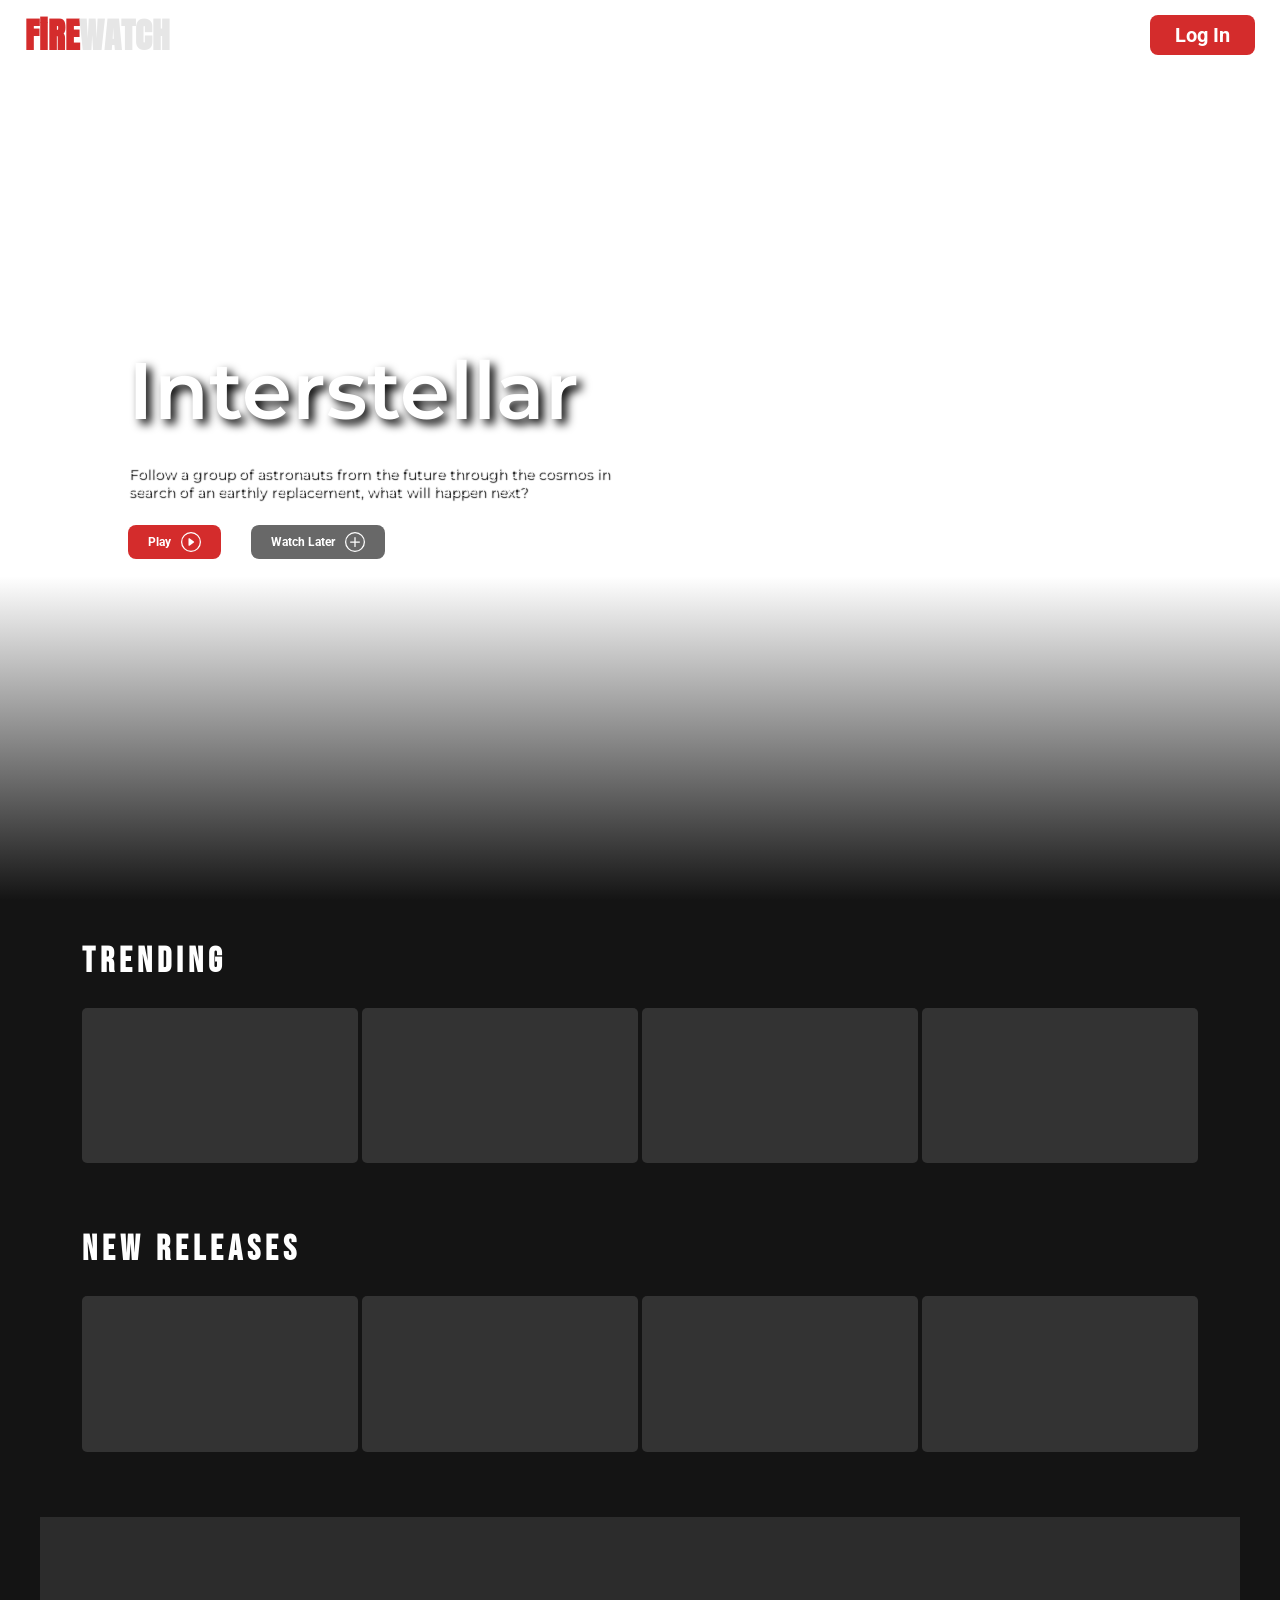
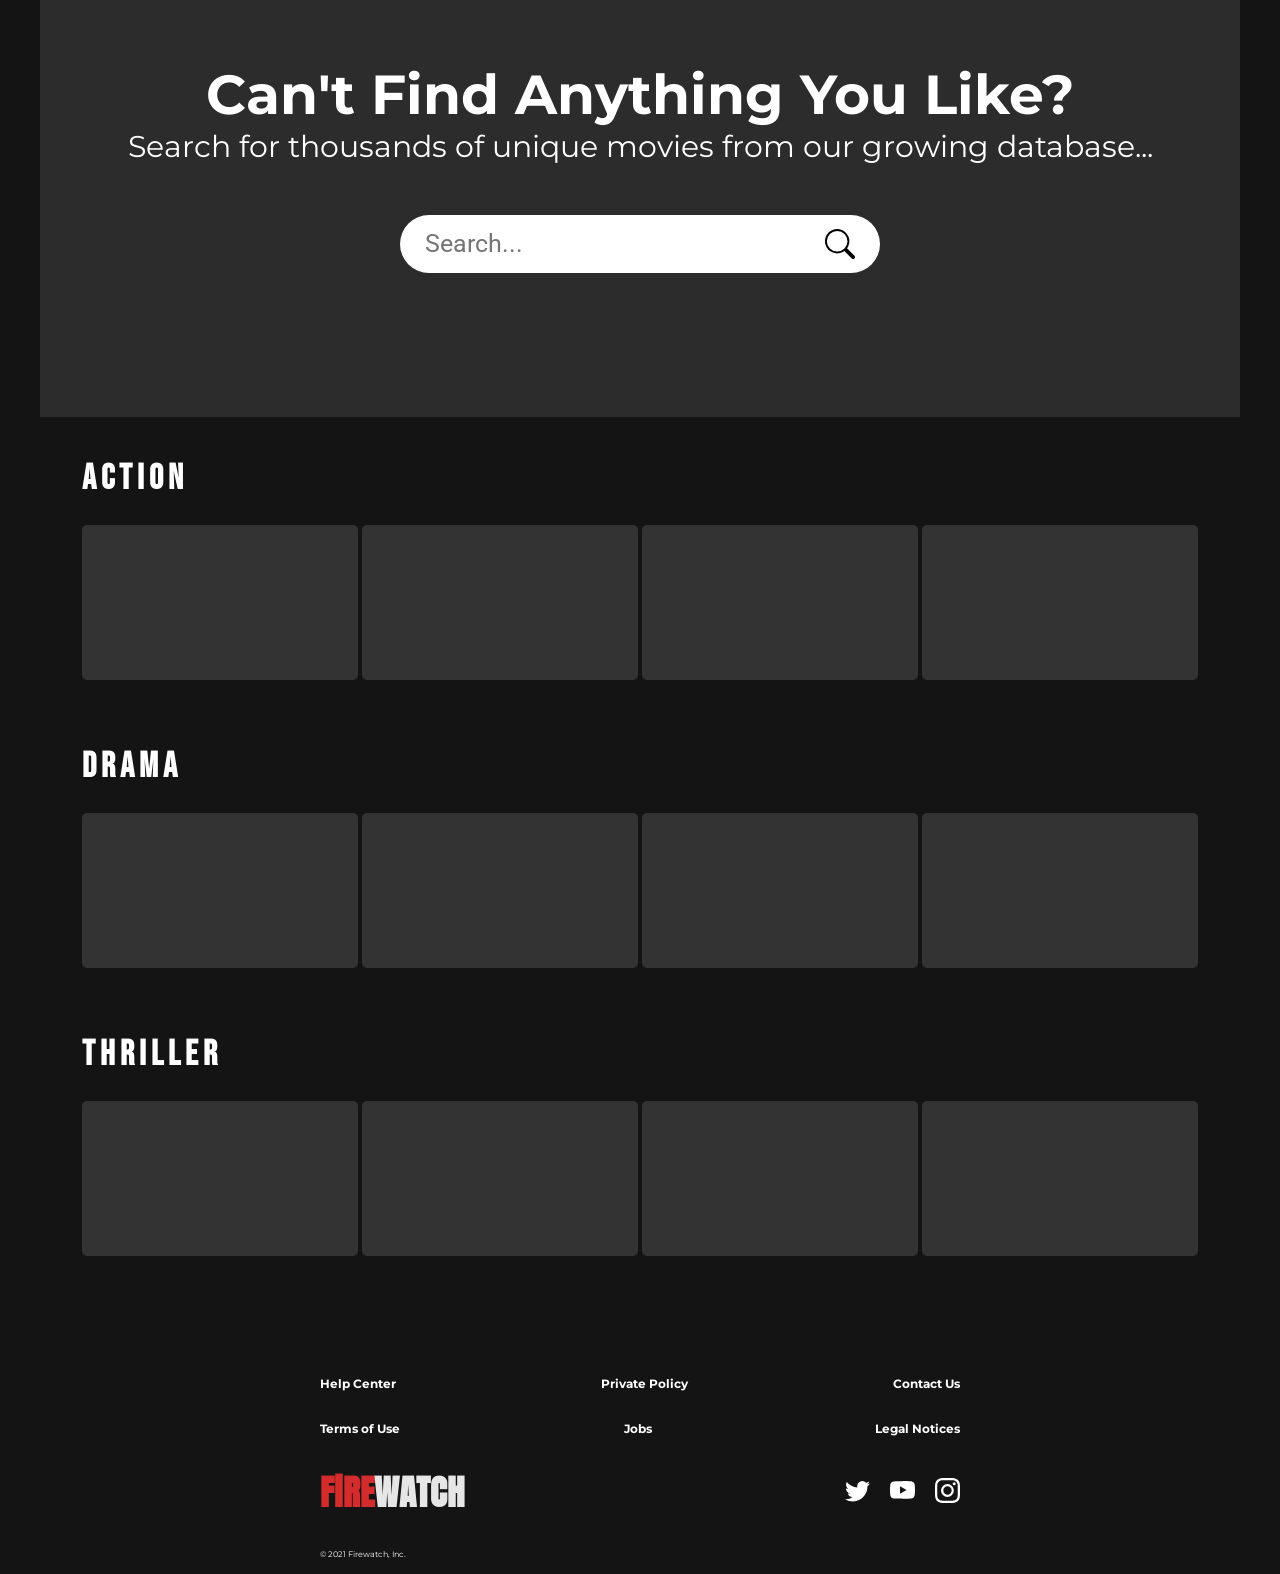
==== index.html @ 5e1d97f0 "Add files via upload" ====
<!DOCTYPE html>
<html lang="en">

  <head>
    <meta charset="UTF-8">
    <title>Streaming Service</title>
    <link rel="stylesheet" href="./style.css">

  </head>
    
  <body>
  <html>

<head>
    <title>Streaming Service</title>
</head>

<body onload="AddCarouselButtons(); CheckSizeAttributes(); AddCards(); MakeJumbotron(); CheckCards(); ResizeHeader();" onscroll="ScrollFunction();" onresize="CheckSizeAttributes(); CheckCards(); MakeJumbotron(); ResizeHeader();">
    <div class="content">
        <div class="header">
            <div class="brand">
                <h1 class="red">FiRE</h1>
                <h1 class="white">WATCH</h1>
            </div>
            <div class="main-nav">
                <a href="/" class="button-container">
                    <h2>HOME</h2>
                </a>
                <a onclick="SmoothScroll('movies');" class="button-container">
                    <h2>MOVIES</h2>
                </a>
                <a onclick="SmoothScroll('trending');" class="button-container">
                    <h2>TRENDING</h2>
                </a>
                <a onclick="SmoothScroll('releases');" class="button-container">
                    <h2>RELEASES</h2>
                </a>
                <a onclick="SmoothScroll('search');" class="button-container">
                    <h2>SEARCH</h2>
                </a>
            </div>
            <div class="right-nav">
                <div class="button-container login">
                    <h2>Log In</h2>
                </div>
            </div>
        </div>
        <div class="top">
            <div class="image-container">
                <div class="left-side">
                    <h1>Interstellar</h1>
                    <p>Follow a group of astronauts from the future through the cosmos in search of an earthly replacement, what will happen next?</p>
                    <div class="button-section">
                        <div class="watch">
                            <h3>Play</h3>
                            <svg fill="currentColor" viewBox="0 0 16 16">
                                <path d="M8 15A7 7 0 1 1 8 1a7 7 0 0 1 0 14zm0 1A8 8 0 1 0 8 0a8 8 0 0 0 0 16z" />
                                <path d="M6.271 5.055a.5.5 0 0 1 .52.038l3.5 2.5a.5.5 0 0 1 0 .814l-3.5 2.5A.5.5 0 0 1 6 10.5v-5a.5.5 0 0 1 .271-.445z" />
                            </svg>
                        </div>
                        <div class="queue" onclick="ToggleWatchLater('Interstellar');">
                            <h3>Watch Later</h3>
                            <svg fill="currentColor" viewBox="0 0 16 16">
                                <path d="M8 15A7 7 0 1 1 8 1a7 7 0 0 1 0 14zm0 1A8 8 0 1 0 8 0a8 8 0 0 0 0 16z" />
                                <path d="M8 4a.5.5 0 0 1 .5.5v3h3a.5.5 0 0 1 0 1h-3v3a.5.5 0 0 1-1 0v-3h-3a.5.5 0 0 1 0-1h3v-3A.5.5 0 0 1 8 4z" />
                            </svg>
                        </div>
                    </div>
                </div>
            </div>
        </div>
        <div class="mid">
            <div class="content-area" id="trending">
                <h2 class="content-title">TRENDING</h2>
                <div class="card-carousel">

                </div>
            </div>
            <div class="content-area" id="releases">
                <h2 class="content-title">NEW RELEASES</h2>
                <div class="card-carousel">

                </div>
            </div>
            <div class="search-area" id="search">
                <div class="search-area-content">
                    <h2>Can't Find Anything You Like?</h2>
                    <p>Search for thousands of unique movies from our growing database...</p>
                    <div class="input-area">
                        <input type="text" placeholder="Search..." />
                        <svg fill="currentColor" viewBox="0 0 16 16">
                            <path d="M11.742 10.344a6.5 6.5 0 1 0-1.397 1.398h-.001c.03.04.062.078.098.115l3.85 3.85a1 1 0 0 0 1.415-1.414l-3.85-3.85a1.007 1.007 0 0 0-.115-.1zM12 6.5a5.5 5.5 0 1 1-11 0 5.5 5.5 0 0 1 11 0z" />
                        </svg>
                    </div>
                </div>
            </div>
            <div class="content-area" id="movies">
                <h2 class="content-title">ACTION</h2>
                <div class="card-carousel">

                </div>
            </div>
            <div class="content-area">
                <h2 class="content-title">DRAMA</h2>
                <div class="card-carousel">

                </div>
            </div>
            <div class="content-area">
                <h2 class="content-title">THRILLER</h2>
                <div class="card-carousel">

                </div>
            </div>
        </div>
        <div class="bottom">
            <div class="btn-row">
                <h4>Help Center</h4>
                <h4>Private Policy</h4>
                <h4>Contact Us</h4>
            </div>
            <div class="btn-row">
                <h4>Terms of Use</h4>
                <h4>Jobs</h4>
                <h4>Legal Notices</h4>
            </div>
            <div class="btn-row">
                <div class="brand">
                    <h1 class="red">FiRE</h1>
                    <h1 class="white">WATCH</h1>
                </div>
                <div class="socials">
                    <a href=""><svg fill="currentColor" viewBox="0 0 16 16">
                            <path d="M5.026 15c6.038 0 9.341-5.003 9.341-9.334 0-.14 0-.282-.006-.422A6.685 6.685 0 0 0 16 3.542a6.658 6.658 0 0 1-1.889.518 3.301 3.301 0 0 0 1.447-1.817 6.533 6.533 0 0 1-2.087.793A3.286 3.286 0 0 0 7.875 6.03a9.325 9.325 0 0 1-6.767-3.429 3.289 3.289 0 0 0 1.018 4.382A3.323 3.323 0 0 1 .64 6.575v.045a3.288 3.288 0 0 0 2.632 3.218 3.203 3.203 0 0 1-.865.115 3.23 3.23 0 0 1-.614-.057 3.283 3.283 0 0 0 3.067 2.277A6.588 6.588 0 0 1 .78 13.58a6.32 6.32 0 0 1-.78-.045A9.344 9.344 0 0 0 5.026 15z" />
                        </svg></a>
                    <a href="">
                        <svg fill="currentColor" viewBox="0 0 16 16">
                            <path d="M8.051 1.999h.089c.822.003 4.987.033 6.11.335a2.01 2.01 0 0 1 1.415 1.42c.101.38.172.883.22 1.402l.01.104.022.26.008.104c.065.914.073 1.77.074 1.957v.075c-.001.194-.01 1.108-.082 2.06l-.008.105-.009.104c-.05.572-.124 1.14-.235 1.558a2.007 2.007 0 0 1-1.415 1.42c-1.16.312-5.569.334-6.18.335h-.142c-.309 0-1.587-.006-2.927-.052l-.17-.006-.087-.004-.171-.007-.171-.007c-1.11-.049-2.167-.128-2.654-.26a2.007 2.007 0 0 1-1.415-1.419c-.111-.417-.185-.986-.235-1.558L.09 9.82l-.008-.104A31.4 31.4 0 0 1 0 7.68v-.123c.002-.215.01-.958.064-1.778l.007-.103.003-.052.008-.104.022-.26.01-.104c.048-.519.119-1.023.22-1.402a2.007 2.007 0 0 1 1.415-1.42c.487-.13 1.544-.21 2.654-.26l.17-.007.172-.006.086-.003.171-.007A99.788 99.788 0 0 1 7.858 2h.193zM6.4 5.209v4.818l4.157-2.408L6.4 5.209z" />
                        </svg>
                    </a>
                    <a href="">
                        <svg fill="currentColor" viewBox="0 0 16 16">
                            <path d="M8 0C5.829 0 5.556.01 4.703.048 3.85.088 3.269.222 2.76.42a3.917 3.917 0 0 0-1.417.923A3.927 3.927 0 0 0 .42 2.76C.222 3.268.087 3.85.048 4.7.01 5.555 0 5.827 0 8.001c0 2.172.01 2.444.048 3.297.04.852.174 1.433.372 1.942.205.526.478.972.923 1.417.444.445.89.719 1.416.923.51.198 1.09.333 1.942.372C5.555 15.99 5.827 16 8 16s2.444-.01 3.298-.048c.851-.04 1.434-.174 1.943-.372a3.916 3.916 0 0 0 1.416-.923c.445-.445.718-.891.923-1.417.197-.509.332-1.09.372-1.942C15.99 10.445 16 10.173 16 8s-.01-2.445-.048-3.299c-.04-.851-.175-1.433-.372-1.941a3.926 3.926 0 0 0-.923-1.417A3.911 3.911 0 0 0 13.24.42c-.51-.198-1.092-.333-1.943-.372C10.443.01 10.172 0 7.998 0h.003zm-.717 1.442h.718c2.136 0 2.389.007 3.232.046.78.035 1.204.166 1.486.275.373.145.64.319.92.599.28.28.453.546.598.92.11.281.24.705.275 1.485.039.843.047 1.096.047 3.231s-.008 2.389-.047 3.232c-.035.78-.166 1.203-.275 1.485a2.47 2.47 0 0 1-.599.919c-.28.28-.546.453-.92.598-.28.11-.704.24-1.485.276-.843.038-1.096.047-3.232.047s-2.39-.009-3.233-.047c-.78-.036-1.203-.166-1.485-.276a2.478 2.478 0 0 1-.92-.598 2.48 2.48 0 0 1-.6-.92c-.109-.281-.24-.705-.275-1.485-.038-.843-.046-1.096-.046-3.233 0-2.136.008-2.388.046-3.231.036-.78.166-1.204.276-1.486.145-.373.319-.64.599-.92.28-.28.546-.453.92-.598.282-.11.705-.24 1.485-.276.738-.034 1.024-.044 2.515-.045v.002zm4.988 1.328a.96.96 0 1 0 0 1.92.96.96 0 0 0 0-1.92zm-4.27 1.122a4.109 4.109 0 1 0 0 8.217 4.109 4.109 0 0 0 0-8.217zm0 1.441a2.667 2.667 0 1 1 0 5.334 2.667 2.667 0 0 1 0-5.334z" />
                        </svg>
                    </a>
                </div>
            </div>
            <div class="btn-row">
                <p>© 2021 Firewatch, Inc.</p>
            </div>
        </div>
    </div>

    <div class="watch-later-modal">
        <h3>Added <a href="#" class="movie"></a> to your <a href="#" class="playlist">WATCH LATER</a> playlist!</h3>
        <div class="side-buttons">
            <svg fill="currentColor" viewBox="0 0 16 16" onclick="alert('Removed item from the Watch Later playlist'); ToggleWatchLater('', false);">
                <path fill-rule="evenodd" d="M8 3a5 5 0 1 1-4.546 2.914.5.5 0 0 0-.908-.417A6 6 0 1 0 8 2v1z" />
                <path d="M8 4.466V.534a.25.25 0 0 0-.41-.192L5.23 2.308a.25.25 0 0 0 0 .384l2.36 1.966A.25.25 0 0 0 8 4.466z" />
            </svg>
            <svg fill="currentColor" viewBox="0 0 16 16" onclick="ToggleWatchLater('', false);">
                <path d="M4.646 4.646a.5.5 0 0 1 .708 0L8 7.293l2.646-2.647a.5.5 0 0 1 .708.708L8.707 8l2.647 2.646a.5.5 0 0 1-.708.708L8 8.707l-2.646 2.647a.5.5 0 0 1-.708-.708L7.293 8 4.646 5.354a.5.5 0 0 1 0-.708z" />
            </svg>

        </div>
    </div>

</body>

</html>
    <script  src="./script.js"></script>

  </body>
  
</html>
---- style.css ----
@import url("https://fonts.googleapis.com/css2?family=Montserrat:wght@200;400;600&family=Roboto&display=swap");
@import url("https://fonts.googleapis.com/css2?family=Anton&family=Bebas+Neue&display=swap");

:root {
    --blue: rgba(35, 73, 189, 1);
    --blue-selected: rgba(30, 73, 210, 0.8);
    --grey: rgba(104, 104, 104, 1);
    --grey-selected: rgb(162, 159, 159);
    --red: rgba(212, 44, 44, 1);
    --red-selected: rgba(170, 35, 35, 0.9);
    --card-scale: 5;
}

html,
body {
    margin: 0;
    padding: 0;
    width: 100%;
}

h1,
h3,
h2,
h5,
h4,
p {
    margin: 0px;
}

a {
    text-decoration: none;
}

.content {
    margin: 0;
    padding: 0;
    width: 100%;
    height: 100%;
    display: flex;
    flex-direction: column;
    overflow-y: auto;
}

.red {
    color: var(--red);
}

.white {
    color: rgba(230, 230, 230, 1);
}

/* HEADER */
.header {
    width: 100%;
    position: fixed;
    height: 70px;
    background-color: transparent;
    display: flex;
    align-items: center;
    z-index: 10;
    transition: background-color 0.3s;
}

.header-change {
    flex-direction: column;
    justify-content: center;
}

.header-top {
    display: flex;
    align-items: center;
    width: 100%;
}

.header-bottom {
    display: flex;
    align-items: center;
    flex-direction: column;
    width: 100%;
}

.header-bottom .main-nav {
    flex-direction: column;
    margin-left: 0px;
    margin-bottom: 20px;
}

.header-bottom .main-nav h3 {
    margin-bottom: 10px;
}

.header-bottom .right-nav {
    margin: 0 auto !important;
}

.header:hover {
    background-color: rgba(51, 51, 51, 1);
    box-shadow: 0px 2px 10px black;
    transition: background-color 0.3s;
}

.header-active {
    background-color: rgba(51, 51, 51, 1);
    box-shadow: 0px 2px 10px black;
    transition: background-color 0.3s;
}

.header .brand {
    margin-left: 25px;
    display: flex;
}

.header .brand h1 {
    font-family: "Anton", sans-serif;
    font-size: 35px;
}

.main-nav {
    height: 100%;
    display: flex;
    align-items: center;
    margin-left: 50px;
}

.main-nav .button-container {
    height: calc(100% - 10px);
    margin-top: 5px;
    padding: 0px 15px;
    display: flex;
    align-items: center;
    justify-content: center;
    border-bottom: 5px solid transparent;
    border-bottom-color: transparent;
    transition: border-bottom-color 0.3s;
}

.main-nav .button-container:hover {
    cursor: pointer;
    border-bottom-color: var(--red);
    transition: border-bottom-color 0.3s;
}

.main-nav .button-container h2 {
    font-family: "Roboto", sans-serif;
    font-size: 26px;
    color: white;
}

.header .right-nav {
    margin-left: auto;
    display: flex;
    align-items: center;
    margin-right: 25px;
}

.right-nav .button-container {
    display: flex;
    justify-content: center;
    align-items: center;
    padding: 8px 25px;
    border-radius: 8px;
}

.login {
    background-color: var(--red);
}

.login:hover {
    background-color: var(--red-selected);
    cursor: pointer;
}

.right-nav .button-container h2 {
    font-family: "Roboto", sans-serif;
    font-size: 20px;
    color: white;
}

.hamburger {
    margin-left: auto;
    margin-right: 25px;
}

.hamburger:hover svg {
    cursor: pointer;
    background-color: rgba(255, 255, 255, 0.8);
}

.hamburger svg {
    width: 30px;
    height: 30px;
    min-width: 30px;
    padding: 8px;
    border-radius: 12px;
    background-color: white;
    color: black;
}
/* END HEADER */

/* TOP SECTION */
.top {
    width: 100%;
    min-height: 250px;
    display: flex;
    align-items: center;
    background-image: url("//external-content.duckduckgo.com/iu/?u=https%3A%2F%2Fhdwallpaperim.com%2Fwp-content%2Fuploads%2F2017%2F08%2F24%2F107270-Interstellar_movie.jpg&f=1&nofb=1");
    background-repeat: no-repeat;
    background-size: cover;
}

.top .image-container {
    width: 100%;
    height: 100%;
    display: flex;
    align-items: center;
    background: rgb(20, 20, 20);
    background: linear-gradient(
        0deg,
        rgba(20, 20, 20, 1) 0%,
        rgba(255, 255, 255, 0) 36%
    );
}

@-webkit-keyframes fadeIn {
    0% {
        opacity: 0;
    }
    100% {
        opacity: 1;
    }
}

@keyframes fadeIn {
    0% {
        opacity: 0;
    }
    100% {
        opacity: 1;
    }
}

@-webkit-keyframes fadeOut {
    0% {
        opacity: 1;
    }
    100% {
        opacity: 0;
    }
}

@keyframes fadeOut {
    0% {
        opacity: 1;
    }
    100% {
        opacity: 0;
    }
}

.fadeIn {
    -webkit-animation-name: fadeIn;
    animation-name: fadeIn;
}

.fadeOut {
    -webkit-animation-name: fadeOut;
    animation-name: fadeOut;
}

.top .left-side {
    width: 40%;
    height: 80%;
    padding-left: 10%;
    display: flex;
    flex-direction: column;
    justify-content: center;
}

.top h1 {
    margin: 0px;
    font-family: "Montserrat", sans-serif;
    font-weight: 600;
    font-size: 95px;
    color: white;
    text-shadow: 5px 5px 10px black;
}

.top p {
    margin: 0px;
    font-family: "Montserrat", sans-serif;
    font-weight: 400;
    font-size: 20px;
    color: white;
    text-shadow: 2px 2px 1px black;
    padding: 25px 0px;
}

.top h3 {
    display: flex;
    align-items: center;
}

.button-section {
    width: 100%;
    display: flex;
    font-family: "Roboto", sans-serif;
}

.button-section svg {
    width: 25px;
    height: 25px;
    min-width: 25px;
    padding-left: 10px;
}

.top .watch,
.top .queue {
    padding: 10px 25px;
    border-radius: 8px;
}

.watch {
    color: white;
    display: flex;
    background-color: var(--red);
}

.queue {
    color: white;
    display: flex;
    background-color: var(--grey);
    margin-left: 30px;
}

.watch:hover {
    background-color: var(--red-selected);
    cursor: pointer;
}

.queue:hover {
    background-color: var(--grey-selected);
    cursor: pointer;
}
/* END TOP SECTION*/

/* MID SECTION */
.mid {
    display: flex;
    flex-direction: column;
    background-color: #141414;
    padding: 40px;
}

.mid .content-area {
    width: 100%;
    display: flex;
    flex-direction: column;
    margin-bottom: 40px;
}

.content-area .content-title {
    font-family: "Bebas Neue", cursive;
    color: white;
    font-size: 35px;
    letter-spacing: 5px;
    padding-left: 40px;
}

.card-carousel {
    width: 100%;
    margin: 25px 0px;
    display: flex;
}

.card-carousel:hover svg {
    color: white;
    transition: color 0.3s;
}

.carousel-btn {
    display: flex;
    align-items: center;
    justify-content: center;
    color: white;
}

.carousel-btn svg {
    width: 40px;
    height: 40px;
    color: transparent;
    transition: color 0.3s;
}

.carousel-btn svg:hover {
    color: lightgrey;
    cursor: pointer;
}

.card {
    background-size: cover;
    transform: scale(1);
    transition: transform 0.2s;
    border-radius: 5px;
}

.card h4 {
    font-family: "Roboto", sans-serif;
    font-size: 20px;
    color: white;
    text-shadow: 1px 1px 3px black;
}

.card p {
    font-family: "Roboto", sans-serif;
    font-size: 14px;
    color: white;
    text-shadow: 1px 1px 1px black;
    text-overflow: ellipsis;
}

.card h3 {
    font-family: "Roboto", sans-serif;
    font-size: 14px;
    color: white;
}

.card svg {
    width: 25px;
    height: 25px;
    min-width: 25px;
}

.card:hover {
    transform: scale(1.3);
    transition: transform 0.5s;
    z-index: 1;
}

.movie-desc {
    position: fixed;
    left: 0;
    top: 0;
    width: 100%;
    height: calc(100% - 100px);
    background-color: rgba(0, 0, 0, 0.5);
    display: flex;
    vertical-align: center;
    justify-content: center;
    z-index: 10;

    padding: 50px 0px;
}

.modal-content {
    width: 100%;
    max-width: 1000px;
    height: auto;
    display: flex;
    flex-direction: column;
    background-color: rgba(51, 51, 51, 1);
}

.desc-image {
    width: 100%;
    background-repeat: no-repeat;
    background-size: cover;
}

.desc-image div {
    width: 100%;
    height: 100%;
    background: rgb(51, 51, 51);
    background: linear-gradient(
        0deg,
        rgba(51, 51, 51, 1) 0%,
        rgba(255, 255, 255, 0) 36%
    );
}

.close-btn {
    background-color: #333;
    border-radius: 50px;
    position: relative;
    z-index: 11;
}

.close-btn svg {
    position: absolute;
    top: 0px;
    right: 0px;
    margin-top: 15px;
    margin-right: 15px;
    width: 30px;
    min-width: 30px;
    height: 30px;
    min-height: 30px;
    padding: 8px;
    border-radius: 50px;
    background-color: #333;
    color: white;
    cursor: pointer;
}

.close-btn svg:hover {
    transform: scale(1.15);
}

.desc-top {
    display: flex;
    flex-direction: column;
    width: calc(100% - 50px);
    padding: 0px 25px;
    margin-top: 25px;
}

.desc-top h1 {
    font-family: "Bebas Neue", cursive;
    font-size: 50px;
    color: white;
    border-bottom: 5px solid var(--red);
}

.desc-top .button-selection {
    display: flex;
    width: 100%;
    margin-top: 15px;
}

.desc-top .button-selection div {
    padding: 10px 25px;
}

.desc-top h3 {
    font-family: "Roboto", sans-serif;
}

.desc-top svg {
    width: 25px;
    height: 25px;
    margin-left: 15px;
}

.desc-mid {
    width: calc(100% - 50px);
    margin-top: 50px;
    padding: 0px 25px;
}

.desc-mid p {
    font-size: 30px;
    font-family: "Roboto", sans-serif;
    color: white;
}

.desc-bottom {
    width: 100%;
    display: flex;
    flex-direction: column;
    width: calc(100% - 50px);
    margin-top: 50px;
    padding: 0px 25px;
}

.desc-bottom .cast {
    width: 100%;
    display: flex;
}

.cast-card {
    height: auto;
    background-size: cover;
    background-repeat: no-repeat;
}

.overlay {
    height: 100%;
    width: calc(100% - 30px);
    display: flex;
    flex-direction: column;
    position: relative;
    justify-content: end;
    padding: 0px 15px;
    text-overflow: ellipsis;
    display: none;
    border-radius: 5px;
}

.overlay .button-container {
    width: 100%;
    display: flex;
    margin-bottom: 15px;
    margin-top: 15px;
}

.overlay .button-container svg {
    width: 15px;
    height: 15px;
    min-width: 15px;
    padding: 2px;
}

.card .queue,
.card .star {
    margin-left: 8px;
    padding: 7px;
    border-radius: 50px;
    background-color: #333;
    color: white;
    border: 2px solid #878585;
}

.card .watch {
    padding: 7px;
    border-radius: 50px;
    border: 2px solid var(--red);
}

.card .queue:hover,
.card .star:hover {
    background-color: #616161;
}

.card:hover .overlay {
    display: flex;
    background-image: linear-gradient(
        to right,
        rgba(51, 51, 51, 0.95),
        rgba(255, 255, 255, 0.01)
    );
}

.overlay p {
    color: #bdbdbd;
}

.mid .search-area {
    width: 100%;
    display: flex;
    flex-direction: column;
    margin-bottom: 40px;
    height: 500px;
    background-image: url("//external-content.duckduckgo.com/iu/?u=https%3A%2F%2Fi0.wp.com%2Fwww.trenovision.com%2Fwp-content%2Fuploads%2F2019%2F10%2F553ada2b9135a3ccdfaaaf31346403dd.png%3Fresize%3D730%252C418%26ssl%3D1&f=1&nofb=1");
    background-size: cover;
    background-repeat: no-repeat;
}

.search-area .search-area-content {
    width: 100%;
    height: 100%;
    background-color: rgba(51, 51, 51, 0.8);
    display: flex;
    justify-content: center;
    align-items: center;
    flex-direction: column;
}

.search-area h2 {
    font-family: "Montserrat", sans-serif;
    color: white;
    font-size: 55px;
}

.search-area p {
    font-family: "Montserrat", sans-serif;
    color: white;
    font-size: 30px;
}

.search-area input {
    border: none;
    background-color: transparent;
    width: 100%;
    height: 50px;
    padding: 4px 25px;
    font-family: "Roboto", sans-serif;
    font-size: 25px;
}

.search-area svg {
    width: 30px;
    height: 30px;
    min-width: 30px;
    padding: 5px 25px;
    margin-left: auto;
}

.search-area .input-area {
    width: 40%;
    display: flex;
    align-items: center;
    background-color: white;
    border-radius: 50px;
    margin-top: 50px;
}
/* END MID SECTION */
/* FOOTER */
.bottom {
    width: 100%;
    display: flex;
    flex-direction: column;
    min-height: 100px;
    background-color: #141414;
    justify-content: center;
    align-items: center;
}

.bottom .btn-row {
    width: 50%;
    margin: 15px 0px;
    display: flex;
    align-items: center;
    justify-content: space-between;
}

.bottom .btn-row h4 {
    color: white;
    font-family: "Montserrat", sans-serif;
    font-size: 12px;
}

.bottom .btn-row h4:hover {
    text-decoration: underline;
    cursor: pointer;
}

.bottom .brand {
    display: flex;
}

.bottom .brand h1 {
    font-family: "Anton", sans-serif;
    font-size: 35px;
}

.bottom .socials {
    display: flex;
    justify-content: end;
    align-items: center;
}

.socials a svg {
    width: 25px;
    height: 25px;
    max-width: 25px;
    color: white;
    padding-left: 20px;
}

.btn-row p {
    color: white;
    font-family: "Montserrat", sans-serif;
    font-size: 8px;
}
/* END FOOTER */

/* MODAL */

.watch-later-modal {
    position: fixed;
    bottom: 0px;
    left: 0px;
    z-index: 11;
    background-color: #333;
    margin-bottom: 15px;
    margin-left: 15px;
    display: flex;
    padding: 20px;
    border-radius: 9px;
    align-items: center;
    display: none;
    box-shadow: 3px 3px 8px black;
}

.watch-later-modal h3 {
    font-family: "Roboto", sans-serif;
    font-size: 20px;
    color: white;
}

.watch-later-modal .side-buttons {
    display: flex;
    align-items: center;
    justify-content: center;
}

.watch-later-modal .side-buttons svg {
    width: 35px;
    min-width: 35px;
    height: 35px;
    min-height: 35px;
    color: white;
    background-color: rgba(255, 255, 255, 0.1);
    padding: 6px;
    border-radius: 50px;
    margin-left: 20px;
}

.side-buttons svg:hover {
    background-color: #141414;
    transition: background-color 0.3s;
    cursor: pointer;
}

.watch-later-modal h3 .playlist {
    color: var(--red);
}

.watch-later-modal h3 .movie {
    color: var(--red);
}

/* END MODAL */

@media screen and (max-width: 1660px) {
    .top p {
        font-size: 16px;
    }
}

@media screen and (max-width: 1430px) {
    .card h4 {
        font-size: 16px;
    }

    .card p {
        font-size: 11px;
    }

    .overlay {
        width: calc(100% - 20px);
        padding: 0px 10px;
    }

    .overlay .button-container {
        margin-bottom: 10px;
        margin-top: 10px;
    }

    .modal-content {
        max-width: 800px;
    }
}

@media screen and (max-width: 1330px) {
    .top h1 {
        font-size: 80px;
    }

    .top p {
        font-size: 14px;
    }

    .top h3 {
        font-size: 12px;
    }

    .top svg {
        width: 20px;
        height: 20px;
        min-width: 20px;
    }

    .top .watch,
    .top .queue {
        padding: 7px 20px;
    }
}

@media screen and (max-width: 1230px) {
    .main-nav .button-container h2 {
        font-size: 20px;
    }

    .right-nav .button-container h2 {
        font-size: 16px;
    }

    .carousel-btn svg {
        width: 30px;
        height: 30px;
    }

    .card svg {
        width: 20px;
        height: 20px;
        min-width: 20px;
    }

    .content-area .content-title {
        padding-left: 30px;
    }

    .search-area-content h2 {
        font-size: 40px;
    }

    .search-area-content p {
        font-size: 20px;
    }
}

@media screen and (max-width: 1180px) {
    .top .left-side {
        padding-left: 6%;
        width: 45%;
    }

    .search-area-content .input-area {
        width: 50%;
        margin-top: 40px;
    }

    .mid .search-area {
        height: 400px;
    }

    .search-area input {
        font-size: 18px;
    }

    .search-area svg {
        width: 20px;
        height: 20px;
        min-width: 20px;
    }

    .modal-content {
        max-width: 700px;
    }
}

@media screen and (max-width: 1045px) {
    .top h1 {
        font-size: 65px;
    }

    .top p {
        font-size: 12px;
    }

    .content-area .content-title {
        font-size: 28px;
    }

    .mid {
        padding: 30px;
    }

    .search-area-content .input-area input {
        height: 40px;
    }

    .search-area-content h2 {
        font-size: 30px;
    }
    .search-area-content p {
        font-size: 16px;
    }

    .mid .search-area {
        height: 350px;
    }
}

@media screen and (max-width: 950px) {
    .header .brand h1 {
        font-size: 30px;
    }

    .main-nav .button-container h2 {
        font-size: 16px;
    }

    .right-nav .button-container h2 {
        font-size: 12px;
    }

    .main-nav {
        margin-left: 30px;
    }

    .movie-desc {
        padding: 0px;
        height: 100%;
    }

    .modal-content {
        max-width: 100%;
    }
}

@media screen and (max-width: 815px) {
    .header {
        min-height: 70px;
        height: auto;
    }
}

@media screen and (max-width: 737px) {
    .carousel-btn {
        display: none;
    }

    .card {
        display: flex !important;
        overflow-y: visible;
    }

    .card:hover {
        position: relative;
        margin: 0px 30px !important;
    }

    .card-carousel {
        overflow-x: scroll;
        overflow-y: visible;
        align-items: center;
    }

    .card svg {
        width: 10px;
        height: 10px;
        min-width: 10px;
    }

    .search-area .input-area {
        width: 70%;
    }

    .mid .search-area {
        height: 250px;
    }

    .content-area .content-title {
        padding-left: 0px;
    }

    .bottom .btn-row {
        width: 95%;
    }

    .desc-top h3 {
        font-size: 16px;
    }

    .desc-top svg {
        width: 20px;
        height: 20px;
    }

    .desc-mid p {
        font-size: 25px;
    }
}

@media screen and (max-width: 730px) {
    .carousel-btn svg {
        width: 20px;
        height: 20px;
    }

    .card-carousel {
        margin: 10px 0px;
    }
}

@media screen and (max-width: 710px) {
    .card h4 {
        font-size: 13px;
    }

    .card p {
        font-size: 8px;
    }

    .overlay {
        width: calc(100% - 16px);
        padding: 0px 8px;
    }

    .overlay .button-container {
        margin-bottom: 8px;
        margin-top: 8px;
    }

    .card .queue {
        margin-left: 8px;
    }

    .card .queue,
    .card .watch,
    .card .star {
        padding: 4px;
    }

    .search-area-content h2 {
        font-size: 25px;
    }
    .search-area-content p {
        font-size: 12px;
    }
}

@media screen and (max-width: 610px) {
    .card svg {
        width: 8px;
        height: 8px;
        min-width: 8px;
    }

    .top h1 {
        font-size: 50px;
    }

    .top p {
        font-size: 10px;
        padding: 15px 0px;
    }

    .top .left-side {
        width: 80%;
    }

    .mid {
        padding: 20px;
    }
}

@media screen and (max-width: 545px) {
    .card h4 {
        font-size: 10px;
    }

    .card p {
        font-size: 6px;
    }

    .search-area-content h2 {
        text-align: center;
        font-size: 24px;
    }
    .search-area-content p {
        text-align: center;
        width: 90%;
        font-size: 12px;
    }

    .desc-top h3 {
        font-size: 14px;
    }

    .desc-top svg {
        width: 18px;
        height: 18px;
    }

    .desc-mid p {
        font-size: 20px;
    }
}

@media screen and (max-width: 460px) {
    .btn-row {
        flex-direction: column;
    }

    .socials svg {
        padding: 0px 10px;
    }
}
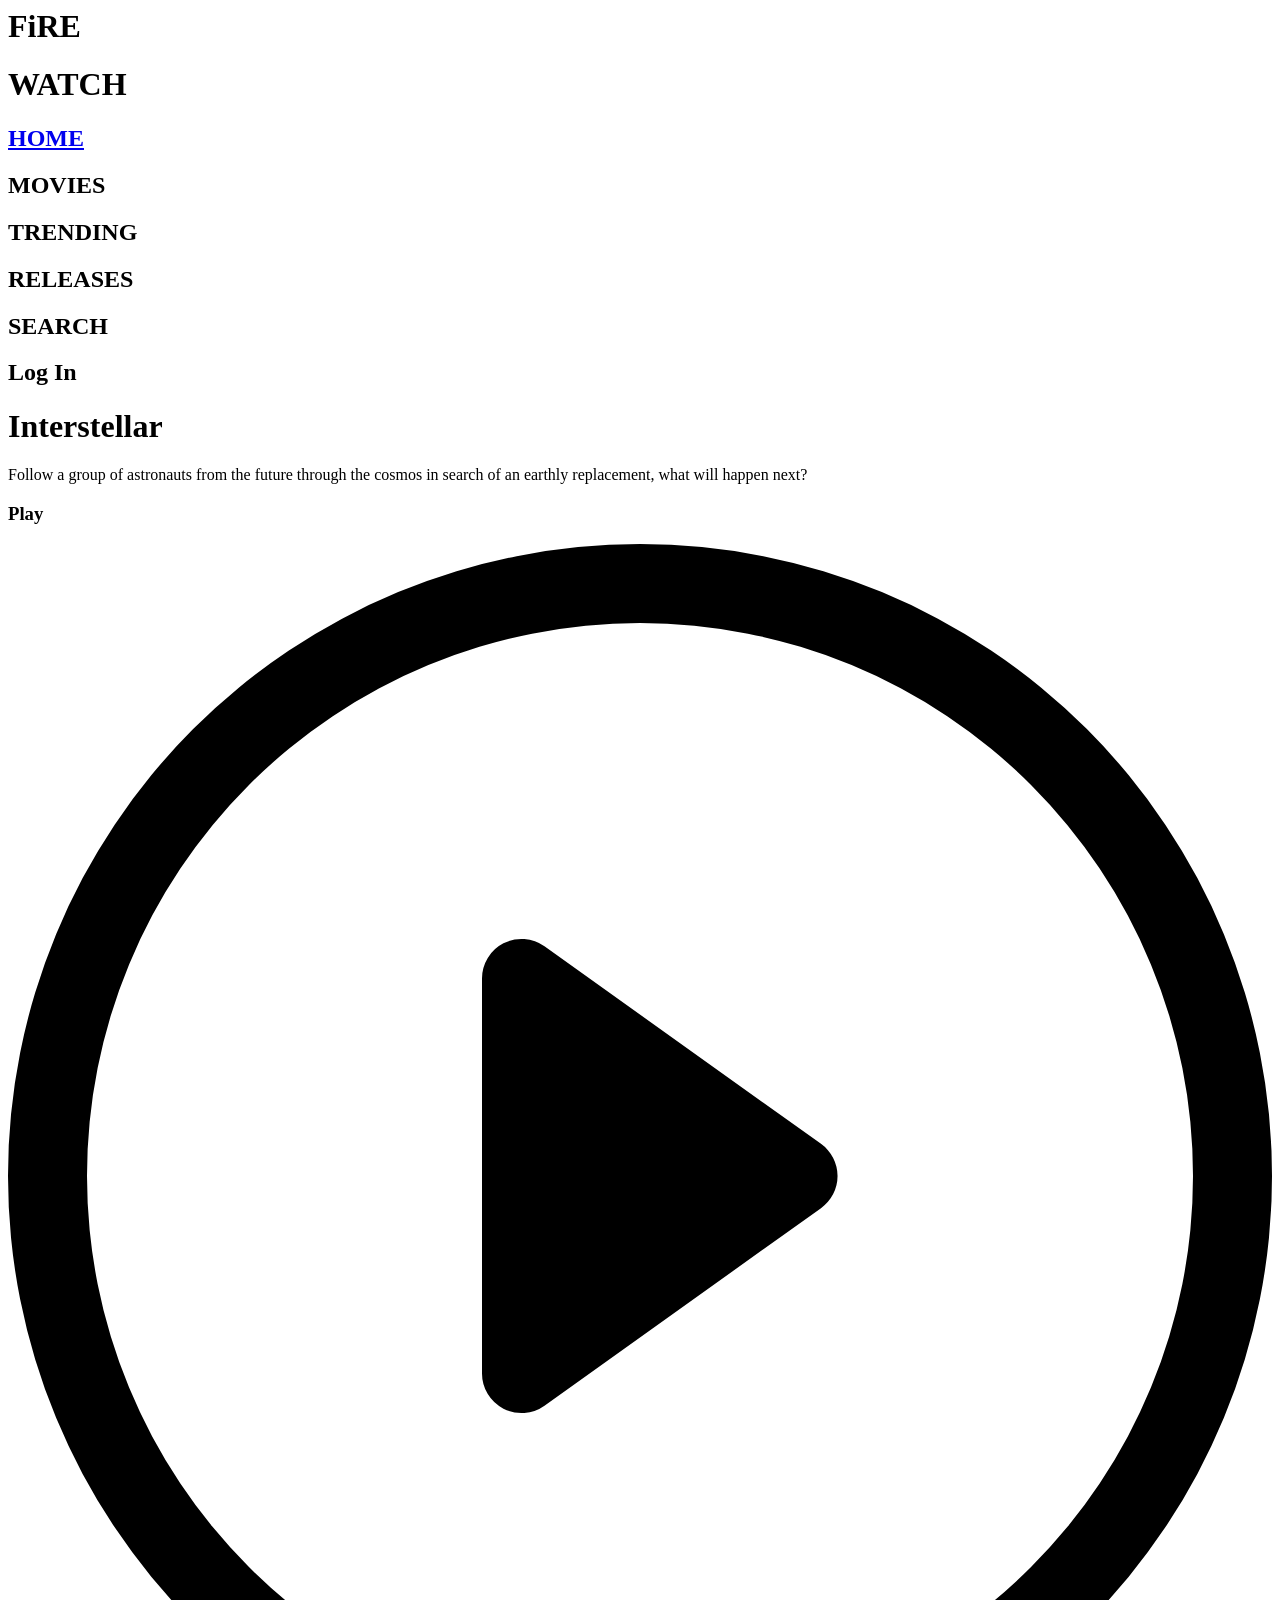
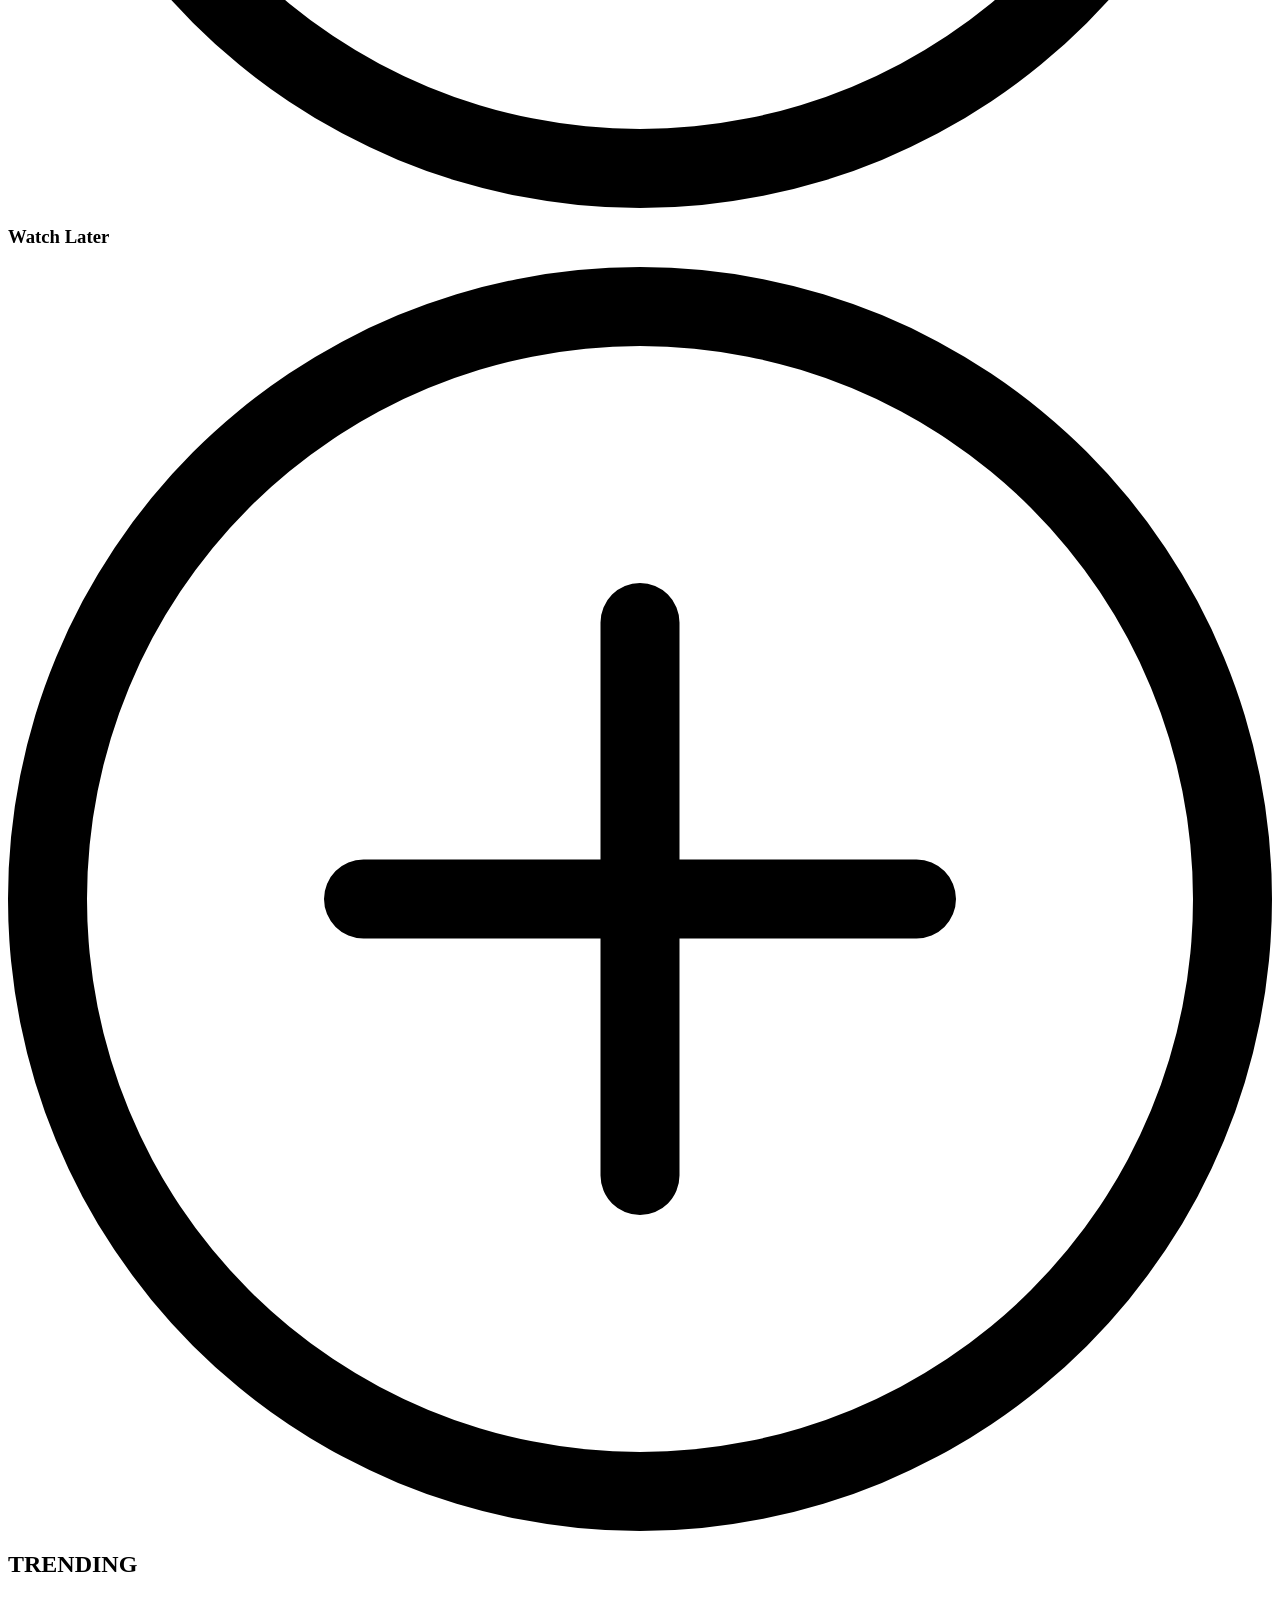
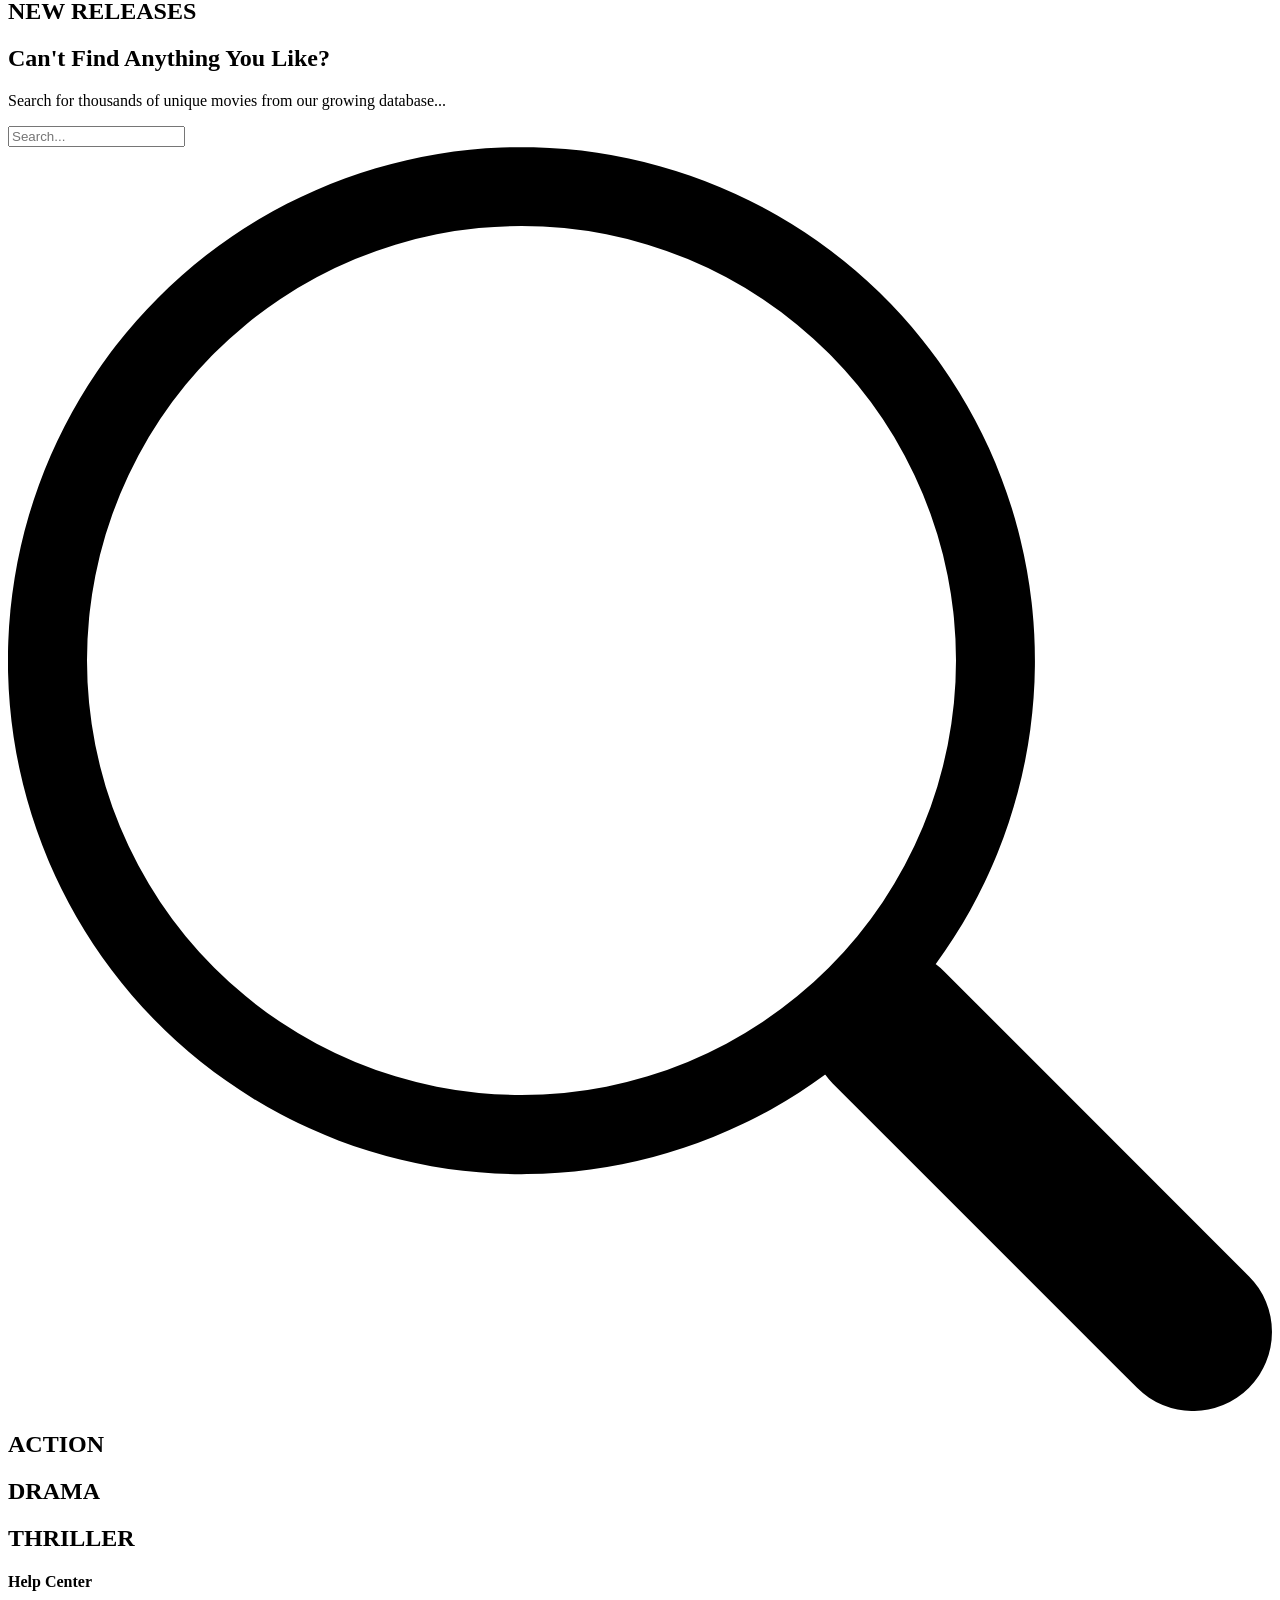
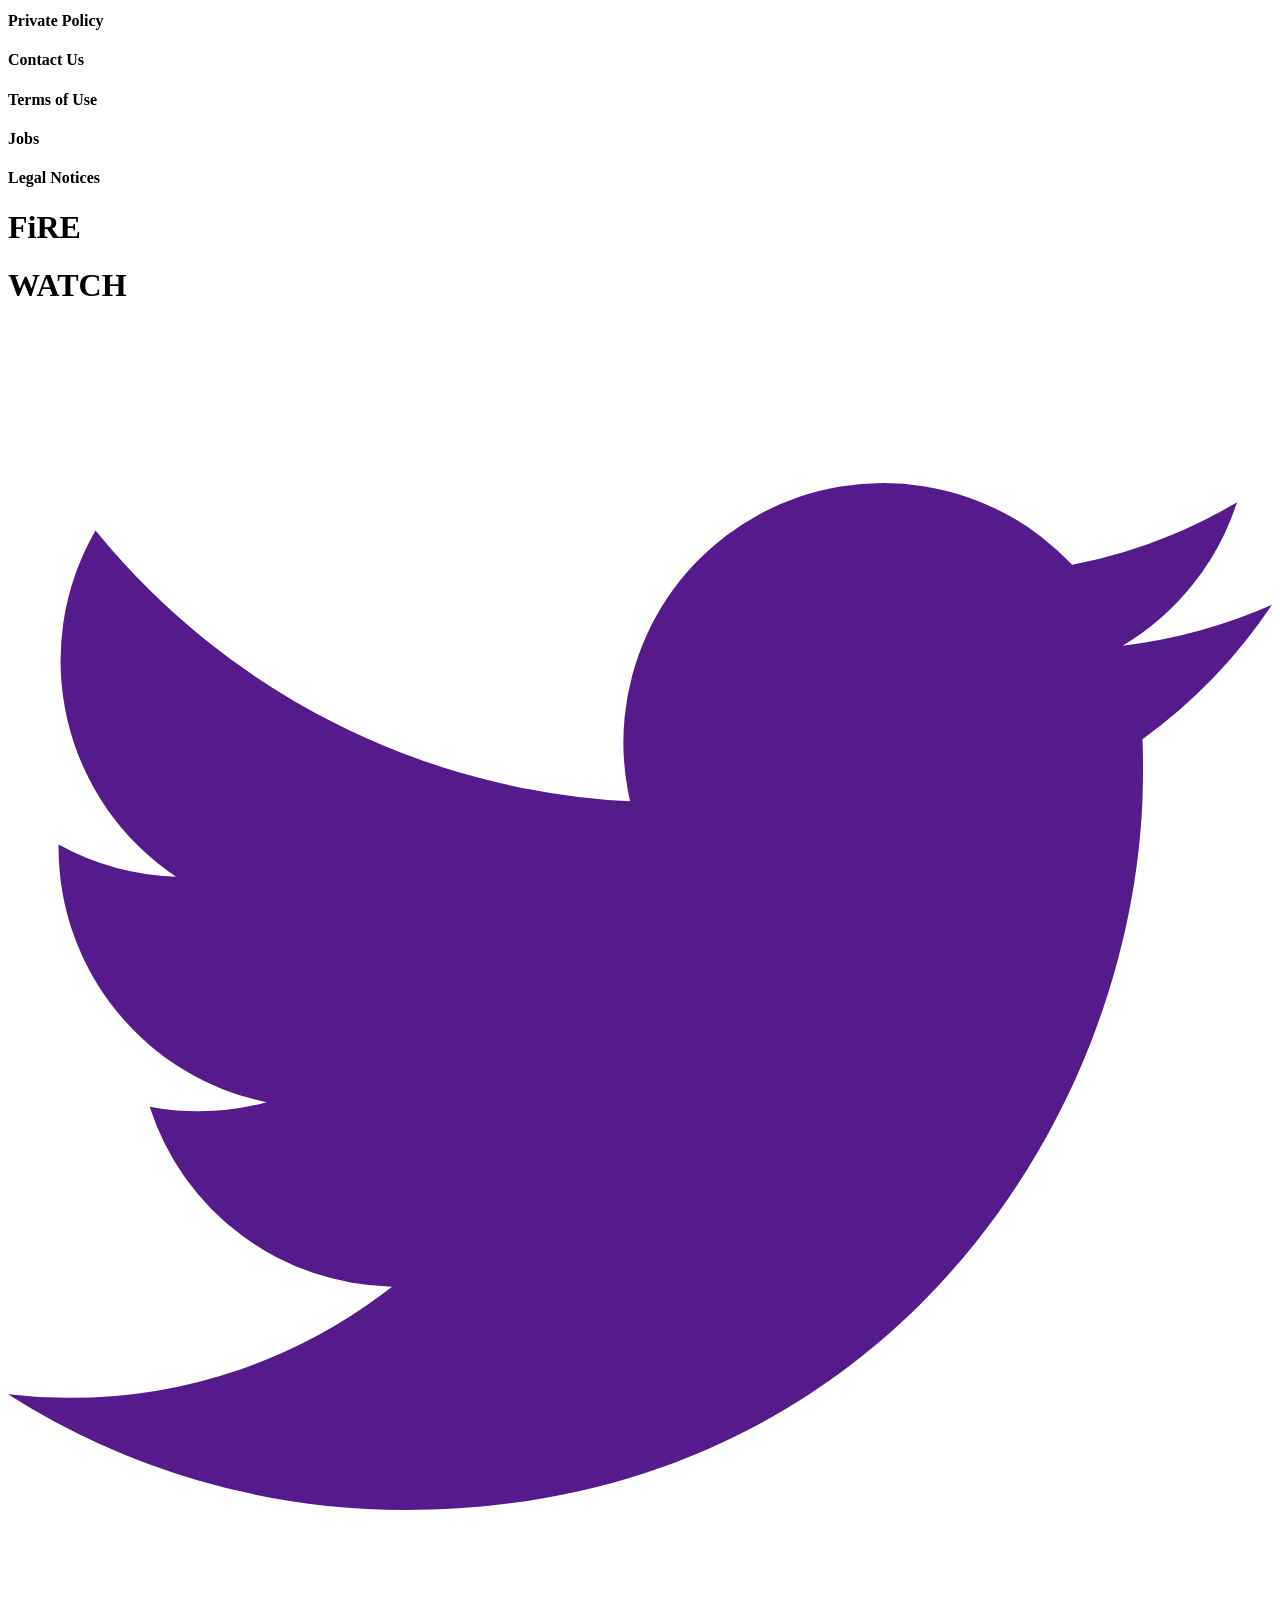
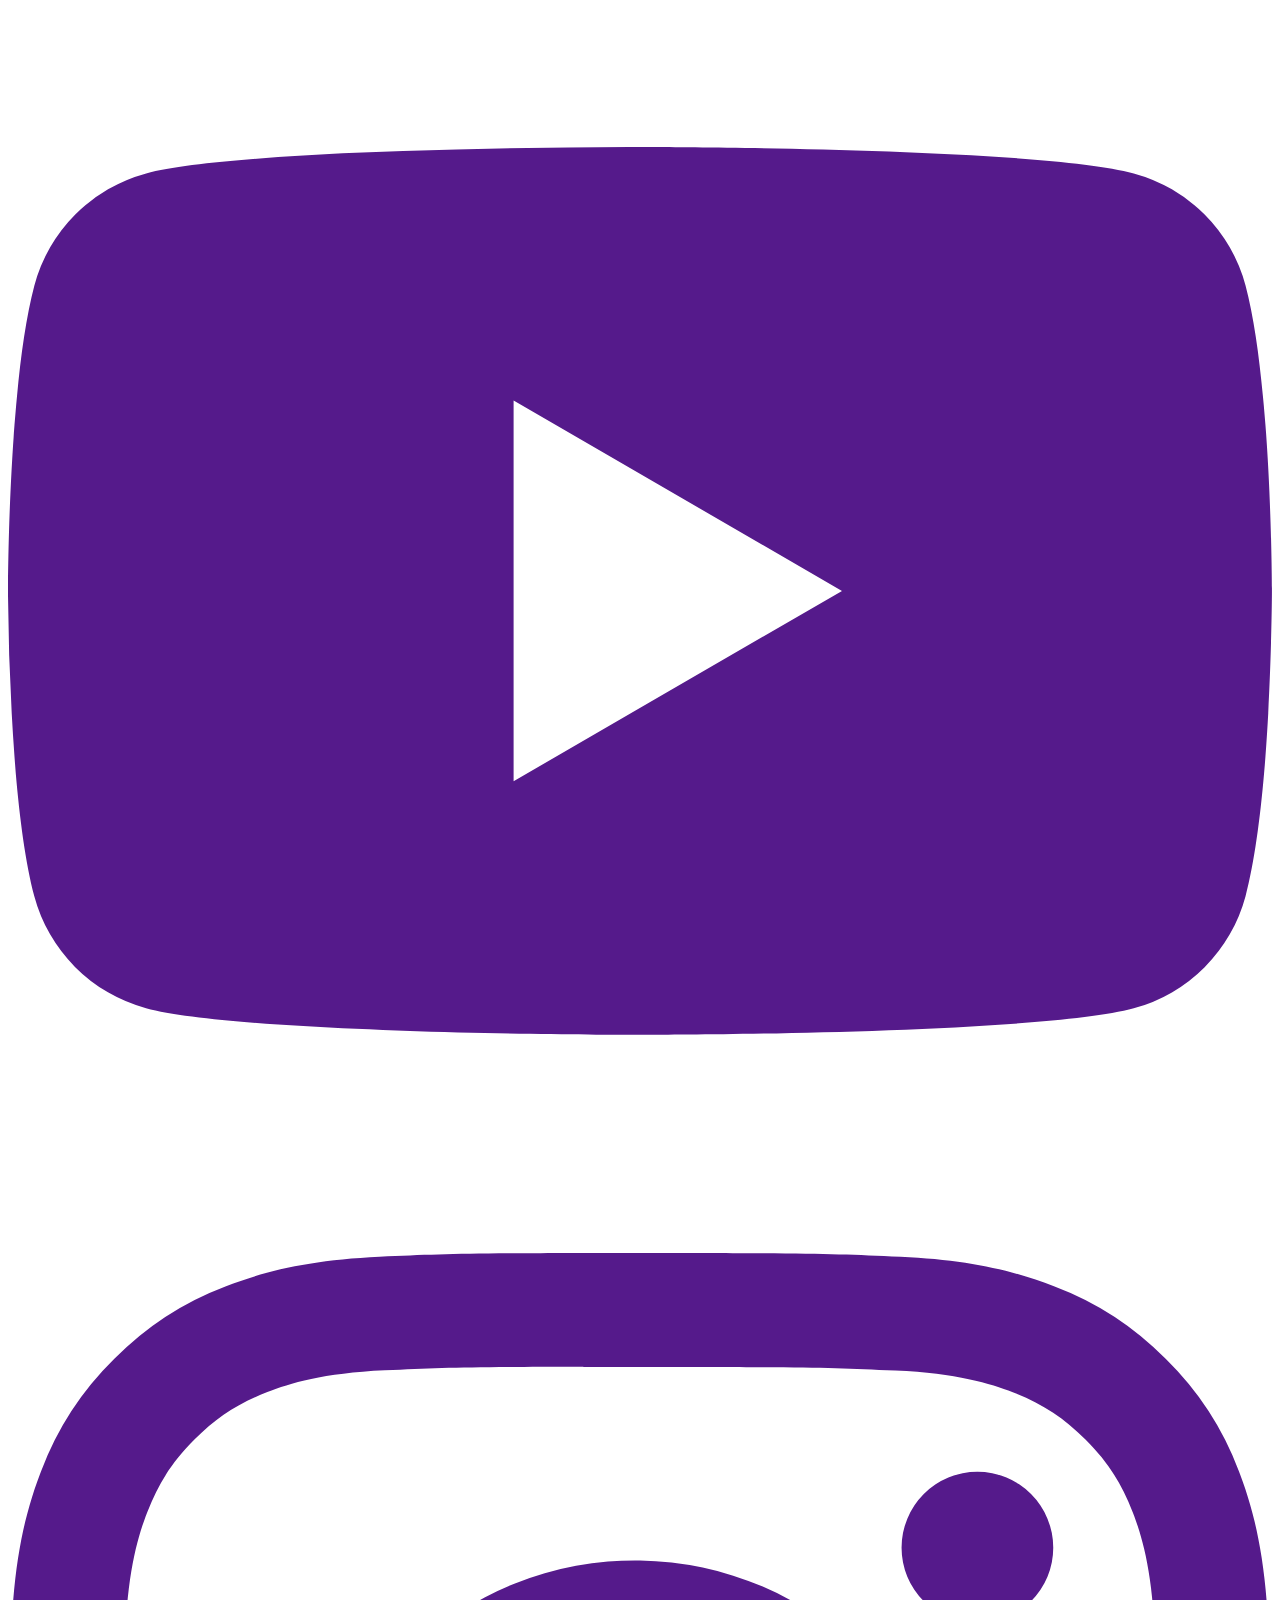
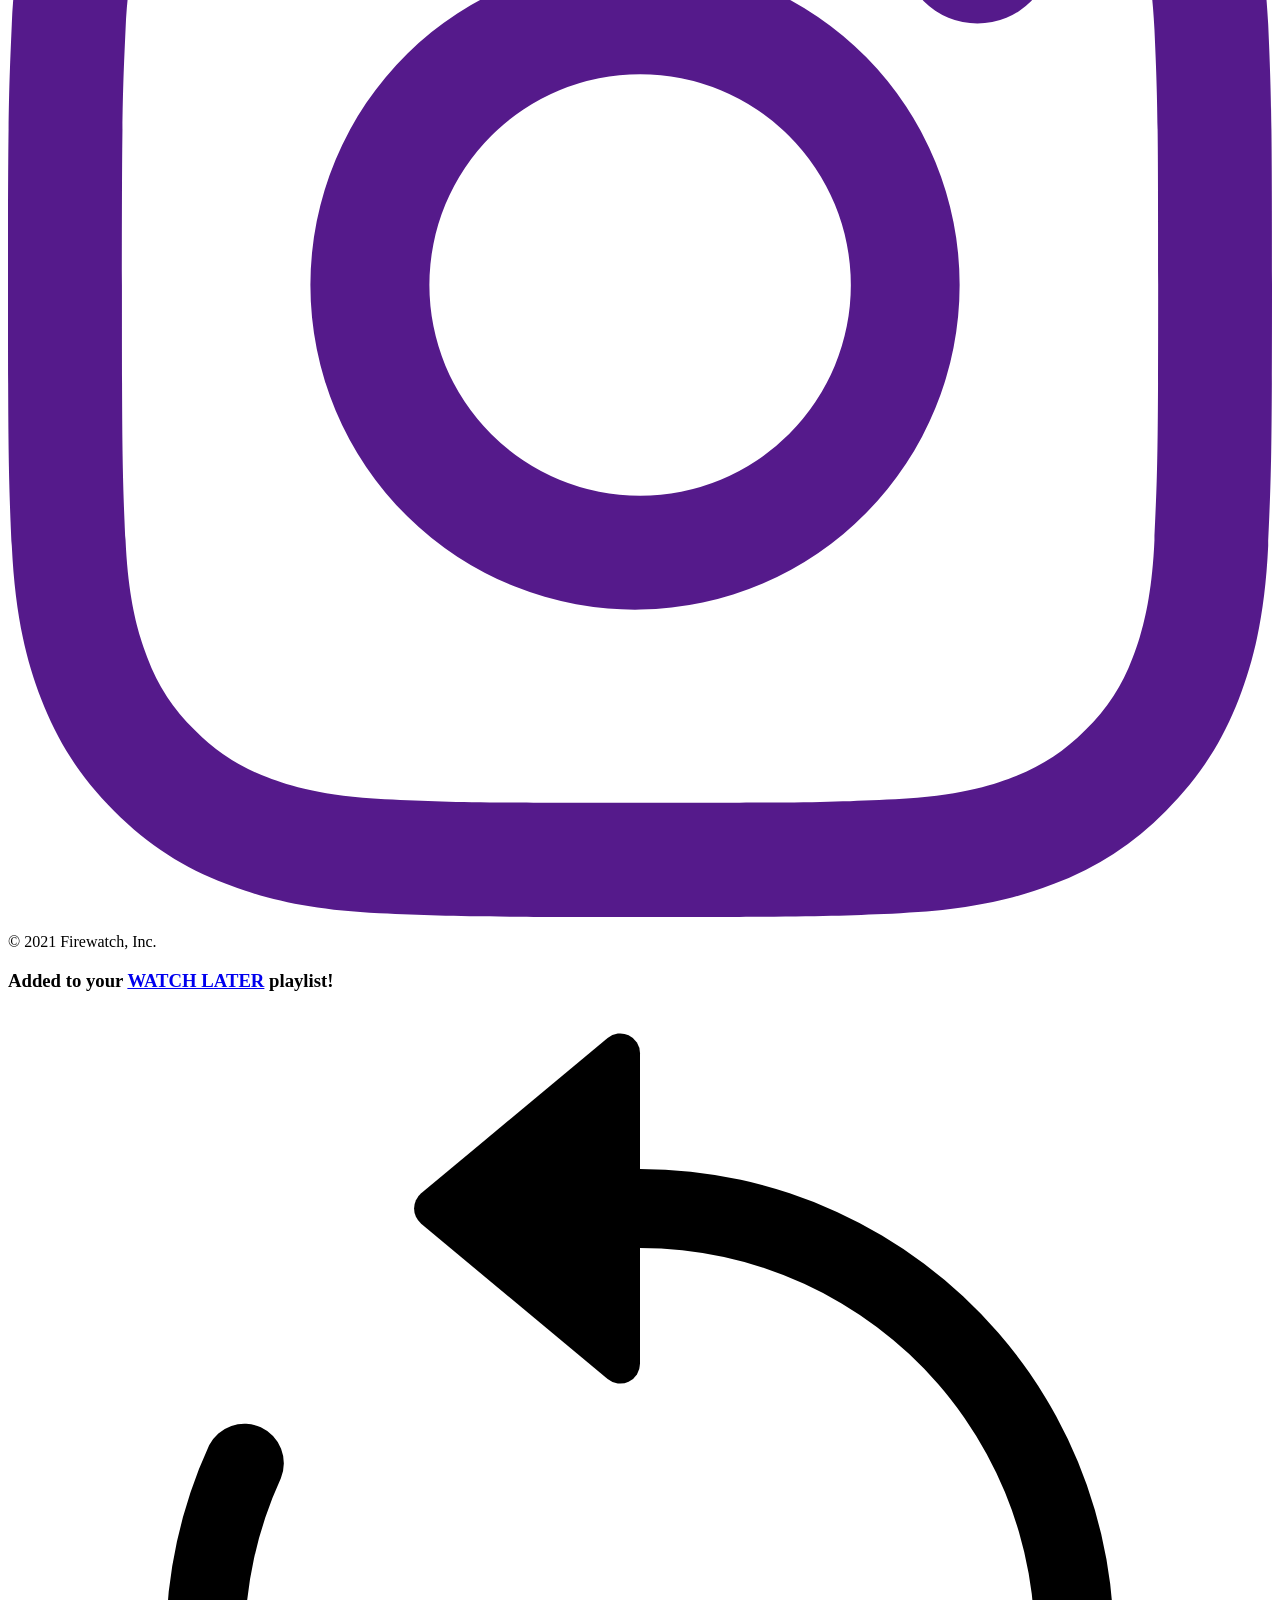
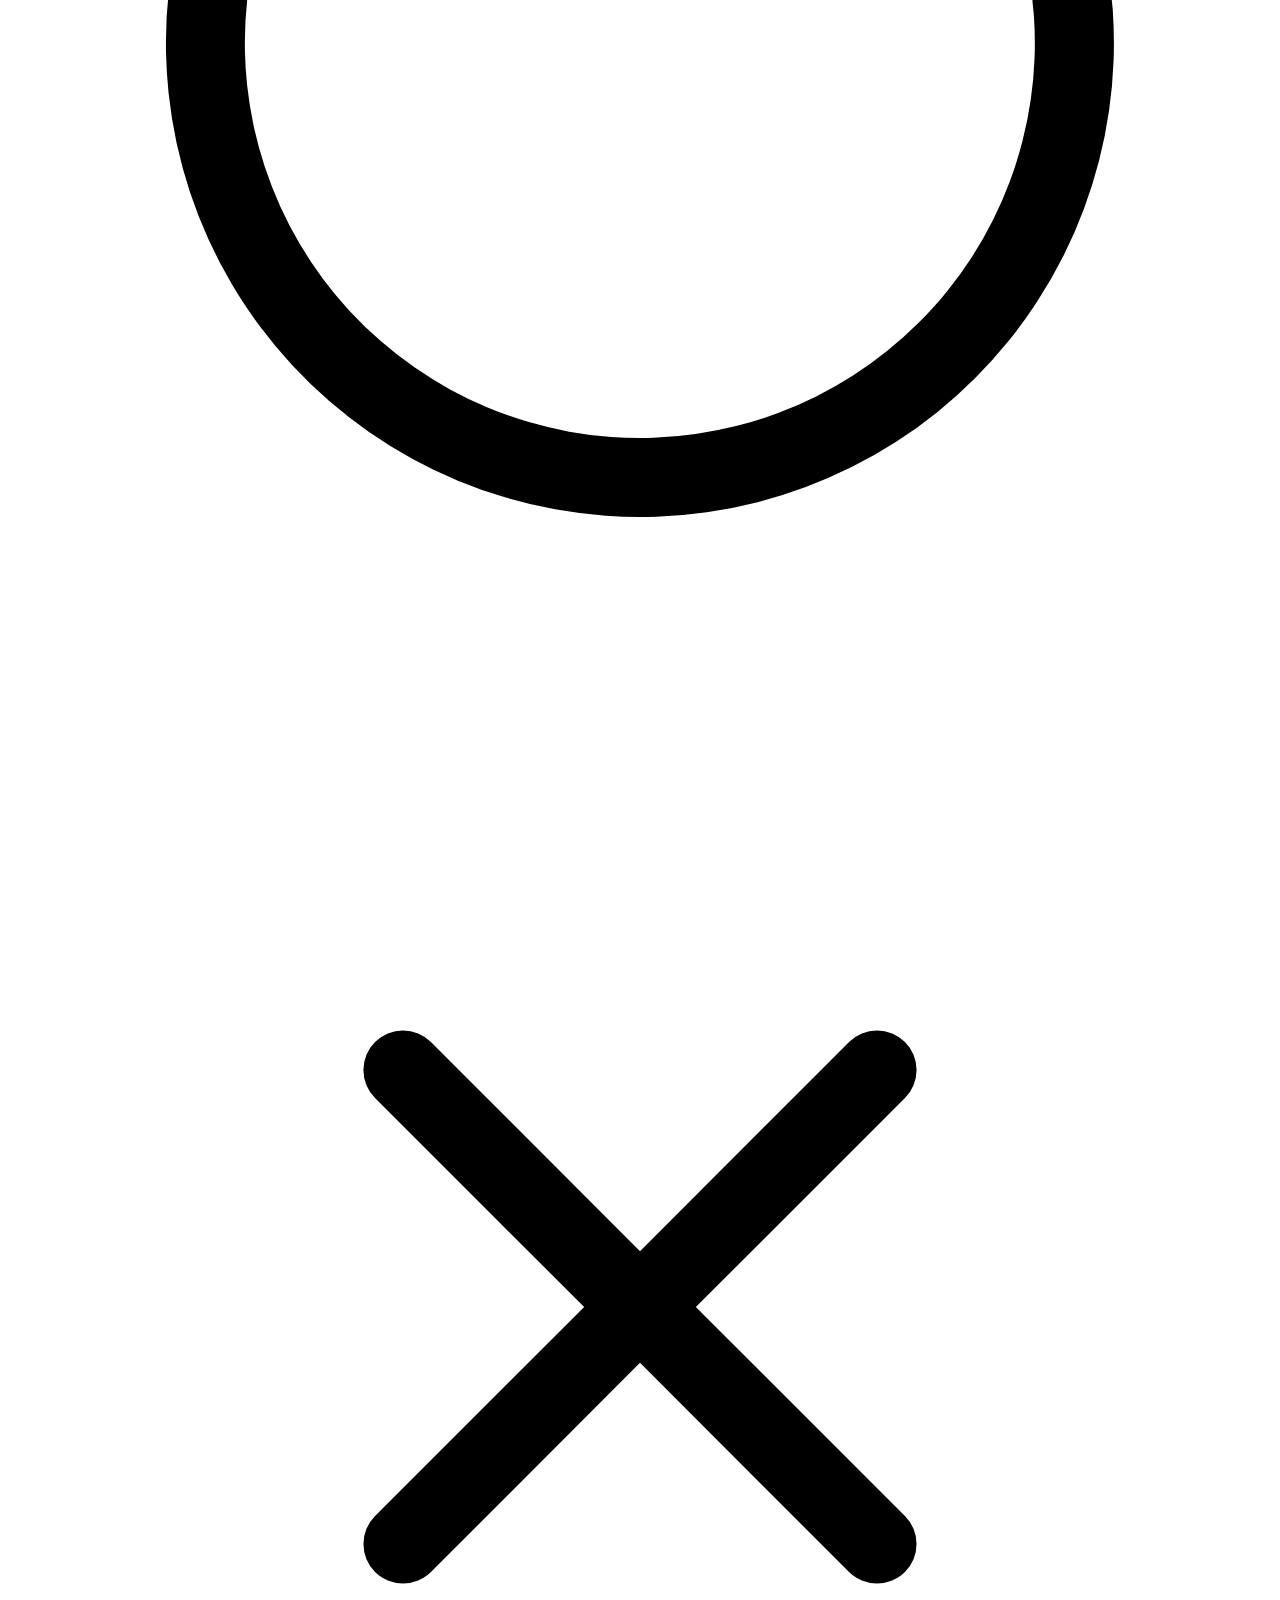
==== commit 24bd9c64: "Add files via upload" ====
--- a/index.html
+++ b/index.html
@@ -1,15 +1,4 @@
-<!DOCTYPE html>
-<html lang="en">
-
-  <head>
-    <meta charset="UTF-8">
-    <title>Streaming Service</title>
-    <link rel="stylesheet" href="./style.css">
-
-  </head>
-    
-  <body>
-  <html>
+<html>
 
 <head>
     <title>Streaming Service</title>
@@ -167,9 +156,4 @@
 
 </body>
 
-</html>
-    <script  src="./script.js"></script>
-
-  </body>
-  
-</html>
+</html>
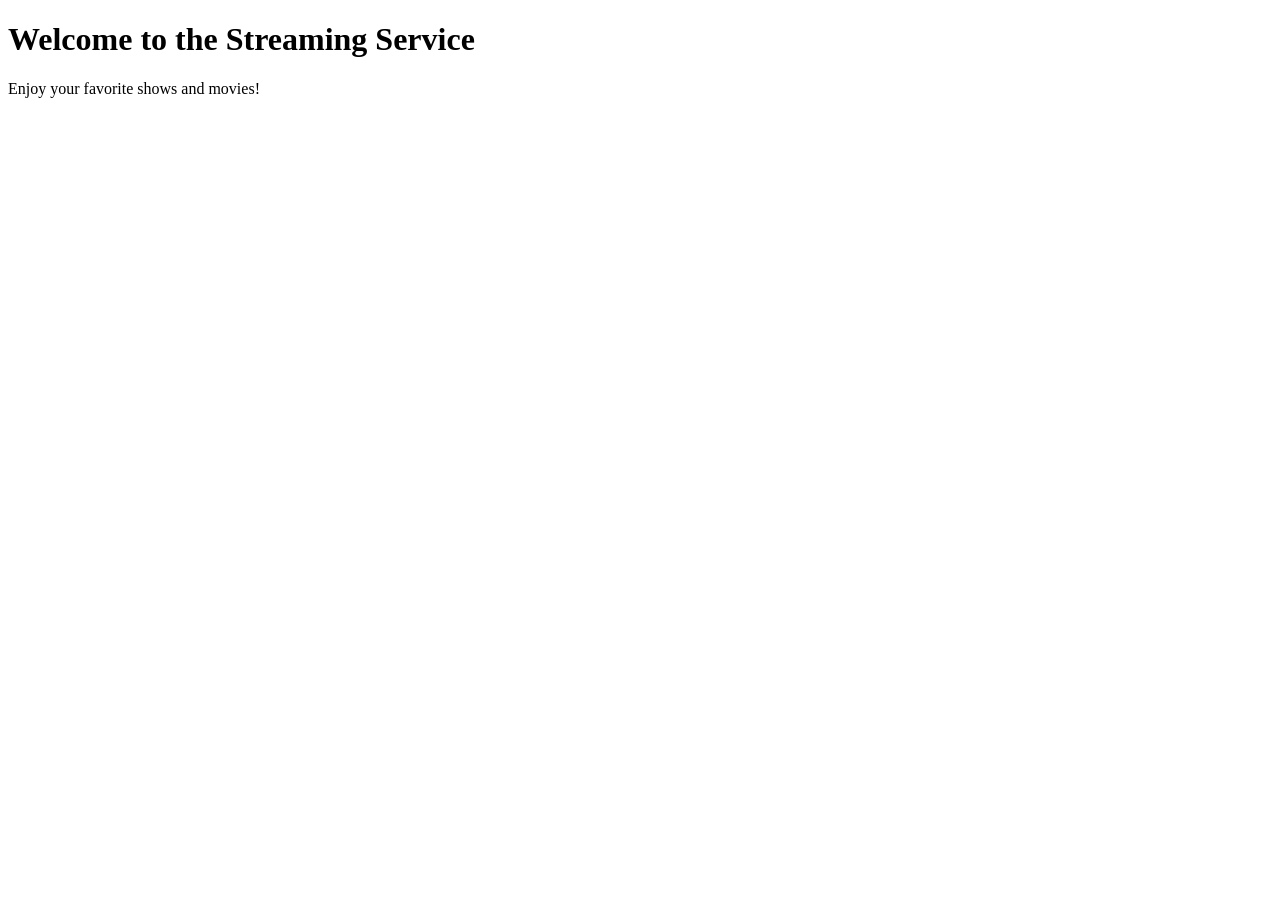
==== commit 49cfadcd: "Create index.html with initial HTML content" ====
--- a/index.html
+++ b/index.html
@@ -1,159 +1,12 @@
-<html>
-
+<!DOCTYPE html>
+<html lang="en">
 <head>
+    <meta charset="UTF-8">
+    <meta name="viewport" content="width=device-width, initial-scale=1.0">
     <title>Streaming Service</title>
 </head>
-
-<body onload="AddCarouselButtons(); CheckSizeAttributes(); AddCards(); MakeJumbotron(); CheckCards(); ResizeHeader();" onscroll="ScrollFunction();" onresize="CheckSizeAttributes(); CheckCards(); MakeJumbotron(); ResizeHeader();">
-    <div class="content">
-        <div class="header">
-            <div class="brand">
-                <h1 class="red">FiRE</h1>
-                <h1 class="white">WATCH</h1>
-            </div>
-            <div class="main-nav">
-                <a href="/" class="button-container">
-                    <h2>HOME</h2>
-                </a>
-                <a onclick="SmoothScroll('movies');" class="button-container">
-                    <h2>MOVIES</h2>
-                </a>
-                <a onclick="SmoothScroll('trending');" class="button-container">
-                    <h2>TRENDING</h2>
-                </a>
-                <a onclick="SmoothScroll('releases');" class="button-container">
-                    <h2>RELEASES</h2>
-                </a>
-                <a onclick="SmoothScroll('search');" class="button-container">
-                    <h2>SEARCH</h2>
-                </a>
-            </div>
-            <div class="right-nav">
-                <div class="button-container login">
-                    <h2>Log In</h2>
-                </div>
-            </div>
-        </div>
-        <div class="top">
-            <div class="image-container">
-                <div class="left-side">
-                    <h1>Interstellar</h1>
-                    <p>Follow a group of astronauts from the future through the cosmos in search of an earthly replacement, what will happen next?</p>
-                    <div class="button-section">
-                        <div class="watch">
-                            <h3>Play</h3>
-                            <svg fill="currentColor" viewBox="0 0 16 16">
-                                <path d="M8 15A7 7 0 1 1 8 1a7 7 0 0 1 0 14zm0 1A8 8 0 1 0 8 0a8 8 0 0 0 0 16z" />
-                                <path d="M6.271 5.055a.5.5 0 0 1 .52.038l3.5 2.5a.5.5 0 0 1 0 .814l-3.5 2.5A.5.5 0 0 1 6 10.5v-5a.5.5 0 0 1 .271-.445z" />
-                            </svg>
-                        </div>
-                        <div class="queue" onclick="ToggleWatchLater('Interstellar');">
-                            <h3>Watch Later</h3>
-                            <svg fill="currentColor" viewBox="0 0 16 16">
-                                <path d="M8 15A7 7 0 1 1 8 1a7 7 0 0 1 0 14zm0 1A8 8 0 1 0 8 0a8 8 0 0 0 0 16z" />
-                                <path d="M8 4a.5.5 0 0 1 .5.5v3h3a.5.5 0 0 1 0 1h-3v3a.5.5 0 0 1-1 0v-3h-3a.5.5 0 0 1 0-1h3v-3A.5.5 0 0 1 8 4z" />
-                            </svg>
-                        </div>
-                    </div>
-                </div>
-            </div>
-        </div>
-        <div class="mid">
-            <div class="content-area" id="trending">
-                <h2 class="content-title">TRENDING</h2>
-                <div class="card-carousel">
-
-                </div>
-            </div>
-            <div class="content-area" id="releases">
-                <h2 class="content-title">NEW RELEASES</h2>
-                <div class="card-carousel">
-
-                </div>
-            </div>
-            <div class="search-area" id="search">
-                <div class="search-area-content">
-                    <h2>Can't Find Anything You Like?</h2>
-                    <p>Search for thousands of unique movies from our growing database...</p>
-                    <div class="input-area">
-                        <input type="text" placeholder="Search..." />
-                        <svg fill="currentColor" viewBox="0 0 16 16">
-                            <path d="M11.742 10.344a6.5 6.5 0 1 0-1.397 1.398h-.001c.03.04.062.078.098.115l3.85 3.85a1 1 0 0 0 1.415-1.414l-3.85-3.85a1.007 1.007 0 0 0-.115-.1zM12 6.5a5.5 5.5 0 1 1-11 0 5.5 5.5 0 0 1 11 0z" />
-                        </svg>
-                    </div>
-                </div>
-            </div>
-            <div class="content-area" id="movies">
-                <h2 class="content-title">ACTION</h2>
-                <div class="card-carousel">
-
-                </div>
-            </div>
-            <div class="content-area">
-                <h2 class="content-title">DRAMA</h2>
-                <div class="card-carousel">
-
-                </div>
-            </div>
-            <div class="content-area">
-                <h2 class="content-title">THRILLER</h2>
-                <div class="card-carousel">
-
-                </div>
-            </div>
-        </div>
-        <div class="bottom">
-            <div class="btn-row">
-                <h4>Help Center</h4>
-                <h4>Private Policy</h4>
-                <h4>Contact Us</h4>
-            </div>
-            <div class="btn-row">
-                <h4>Terms of Use</h4>
-                <h4>Jobs</h4>
-                <h4>Legal Notices</h4>
-            </div>
-            <div class="btn-row">
-                <div class="brand">
-                    <h1 class="red">FiRE</h1>
-                    <h1 class="white">WATCH</h1>
-                </div>
-                <div class="socials">
-                    <a href=""><svg fill="currentColor" viewBox="0 0 16 16">
-                            <path d="M5.026 15c6.038 0 9.341-5.003 9.341-9.334 0-.14 0-.282-.006-.422A6.685 6.685 0 0 0 16 3.542a6.658 6.658 0 0 1-1.889.518 3.301 3.301 0 0 0 1.447-1.817 6.533 6.533 0 0 1-2.087.793A3.286 3.286 0 0 0 7.875 6.03a9.325 9.325 0 0 1-6.767-3.429 3.289 3.289 0 0 0 1.018 4.382A3.323 3.323 0 0 1 .64 6.575v.045a3.288 3.288 0 0 0 2.632 3.218 3.203 3.203 0 0 1-.865.115 3.23 3.23 0 0 1-.614-.057 3.283 3.283 0 0 0 3.067 2.277A6.588 6.588 0 0 1 .78 13.58a6.32 6.32 0 0 1-.78-.045A9.344 9.344 0 0 0 5.026 15z" />
-                        </svg></a>
-                    <a href="">
-                        <svg fill="currentColor" viewBox="0 0 16 16">
-                            <path d="M8.051 1.999h.089c.822.003 4.987.033 6.11.335a2.01 2.01 0 0 1 1.415 1.42c.101.38.172.883.22 1.402l.01.104.022.26.008.104c.065.914.073 1.77.074 1.957v.075c-.001.194-.01 1.108-.082 2.06l-.008.105-.009.104c-.05.572-.124 1.14-.235 1.558a2.007 2.007 0 0 1-1.415 1.42c-1.16.312-5.569.334-6.18.335h-.142c-.309 0-1.587-.006-2.927-.052l-.17-.006-.087-.004-.171-.007-.171-.007c-1.11-.049-2.167-.128-2.654-.26a2.007 2.007 0 0 1-1.415-1.419c-.111-.417-.185-.986-.235-1.558L.09 9.82l-.008-.104A31.4 31.4 0 0 1 0 7.68v-.123c.002-.215.01-.958.064-1.778l.007-.103.003-.052.008-.104.022-.26.01-.104c.048-.519.119-1.023.22-1.402a2.007 2.007 0 0 1 1.415-1.42c.487-.13 1.544-.21 2.654-.26l.17-.007.172-.006.086-.003.171-.007A99.788 99.788 0 0 1 7.858 2h.193zM6.4 5.209v4.818l4.157-2.408L6.4 5.209z" />
-                        </svg>
-                    </a>
-                    <a href="">
-                        <svg fill="currentColor" viewBox="0 0 16 16">
-                            <path d="M8 0C5.829 0 5.556.01 4.703.048 3.85.088 3.269.222 2.76.42a3.917 3.917 0 0 0-1.417.923A3.927 3.927 0 0 0 .42 2.76C.222 3.268.087 3.85.048 4.7.01 5.555 0 5.827 0 8.001c0 2.172.01 2.444.048 3.297.04.852.174 1.433.372 1.942.205.526.478.972.923 1.417.444.445.89.719 1.416.923.51.198 1.09.333 1.942.372C5.555 15.99 5.827 16 8 16s2.444-.01 3.298-.048c.851-.04 1.434-.174 1.943-.372a3.916 3.916 0 0 0 1.416-.923c.445-.445.718-.891.923-1.417.197-.509.332-1.09.372-1.942C15.99 10.445 16 10.173 16 8s-.01-2.445-.048-3.299c-.04-.851-.175-1.433-.372-1.941a3.926 3.926 0 0 0-.923-1.417A3.911 3.911 0 0 0 13.24.42c-.51-.198-1.092-.333-1.943-.372C10.443.01 10.172 0 7.998 0h.003zm-.717 1.442h.718c2.136 0 2.389.007 3.232.046.78.035 1.204.166 1.486.275.373.145.64.319.92.599.28.28.453.546.598.92.11.281.24.705.275 1.485.039.843.047 1.096.047 3.231s-.008 2.389-.047 3.232c-.035.78-.166 1.203-.275 1.485a2.47 2.47 0 0 1-.599.919c-.28.28-.546.453-.92.598-.28.11-.704.24-1.485.276-.843.038-1.096.047-3.232.047s-2.39-.009-3.233-.047c-.78-.036-1.203-.166-1.485-.276a2.478 2.478 0 0 1-.92-.598 2.48 2.48 0 0 1-.6-.92c-.109-.281-.24-.705-.275-1.485-.038-.843-.046-1.096-.046-3.233 0-2.136.008-2.388.046-3.231.036-.78.166-1.204.276-1.486.145-.373.319-.64.599-.92.28-.28.546-.453.92-.598.282-.11.705-.24 1.485-.276.738-.034 1.024-.044 2.515-.045v.002zm4.988 1.328a.96.96 0 1 0 0 1.92.96.96 0 0 0 0-1.92zm-4.27 1.122a4.109 4.109 0 1 0 0 8.217 4.109 4.109 0 0 0 0-8.217zm0 1.441a2.667 2.667 0 1 1 0 5.334 2.667 2.667 0 0 1 0-5.334z" />
-                        </svg>
-                    </a>
-                </div>
-            </div>
-            <div class="btn-row">
-                <p>© 2021 Firewatch, Inc.</p>
-            </div>
-        </div>
-    </div>
-
-    <div class="watch-later-modal">
-        <h3>Added <a href="#" class="movie"></a> to your <a href="#" class="playlist">WATCH LATER</a> playlist!</h3>
-        <div class="side-buttons">
-            <svg fill="currentColor" viewBox="0 0 16 16" onclick="alert('Removed item from the Watch Later playlist'); ToggleWatchLater('', false);">
-                <path fill-rule="evenodd" d="M8 3a5 5 0 1 1-4.546 2.914.5.5 0 0 0-.908-.417A6 6 0 1 0 8 2v1z" />
-                <path d="M8 4.466V.534a.25.25 0 0 0-.41-.192L5.23 2.308a.25.25 0 0 0 0 .384l2.36 1.966A.25.25 0 0 0 8 4.466z" />
-            </svg>
-            <svg fill="currentColor" viewBox="0 0 16 16" onclick="ToggleWatchLater('', false);">
-                <path d="M4.646 4.646a.5.5 0 0 1 .708 0L8 7.293l2.646-2.647a.5.5 0 0 1 .708.708L8.707 8l2.647 2.646a.5.5 0 0 1-.708.708L8 8.707l-2.646 2.647a.5.5 0 0 1-.708-.708L7.293 8 4.646 5.354a.5.5 0 0 1 0-.708z" />
-            </svg>
-
-        </div>
-    </div>
-
+<body>
+    <h1>Welcome to the Streaming Service</h1>
+    <p>Enjoy your favorite shows and movies!</p>
 </body>
-
 </html>
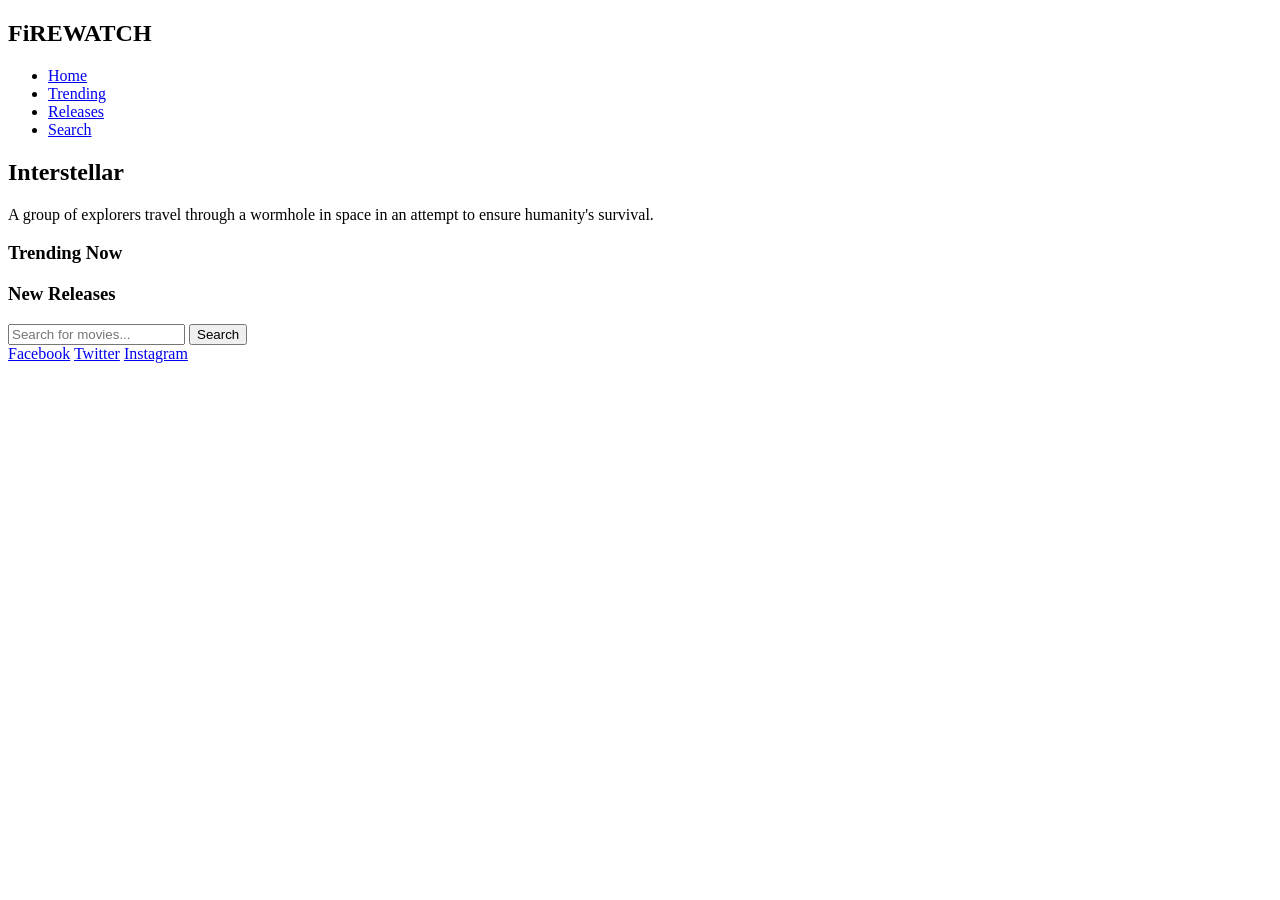
==== commit 392ff55d: "Add index.html for FiREWATCH Streaming Service" ====
--- a/index.html
+++ b/index.html
@@ -3,10 +3,49 @@
 <head>
     <meta charset="UTF-8">
     <meta name="viewport" content="width=device-width, initial-scale=1.0">
-    <title>Streaming Service</title>
+    <link rel="stylesheet" href="styles.css">
+    <title>FiREWATCH Streaming Service</title>
 </head>
 <body>
-    <h1>Welcome to the Streaming Service</h1>
-    <p>Enjoy your favorite shows and movies!</p>
+    <header>
+        <nav>
+            <h1>FiREWATCH</h1>
+            <ul>
+                <li><a href="#home">Home</a></li>
+                <li><a href="#trending">Trending</a></li>
+                <li><a href="#releases">Releases</a></li>
+                <li><a href="#search">Search</a></li>
+            </ul>
+        </nav>
+    </header>
+    <main>
+        <section id="hero">
+            <h2>Interstellar</h2>
+            <p>A group of explorers travel through a wormhole in space in an attempt to ensure humanity's survival.</p>
+        </section>
+        <section id="trending">
+            <h3>Trending Now</h3>
+            <div class="carousel">
+                <!-- Carousel content for trending movies -->
+            </div>
+        </section>
+        <section id="releases">
+            <h3>New Releases</h3>
+            <div class="carousel">
+                <!-- Carousel content for new releases -->
+            </div>
+        </section>
+        <section id="search">
+            <input type="text" placeholder="Search for movies...">
+            <button>Search</button>
+        </section>
+    </main>
+    <footer>
+        <div class="social-links">
+            <a href="#">Facebook</a>
+            <a href="#">Twitter</a>
+            <a href="#">Instagram</a>
+        </div>
+    </footer>
 </body>
 </html>
